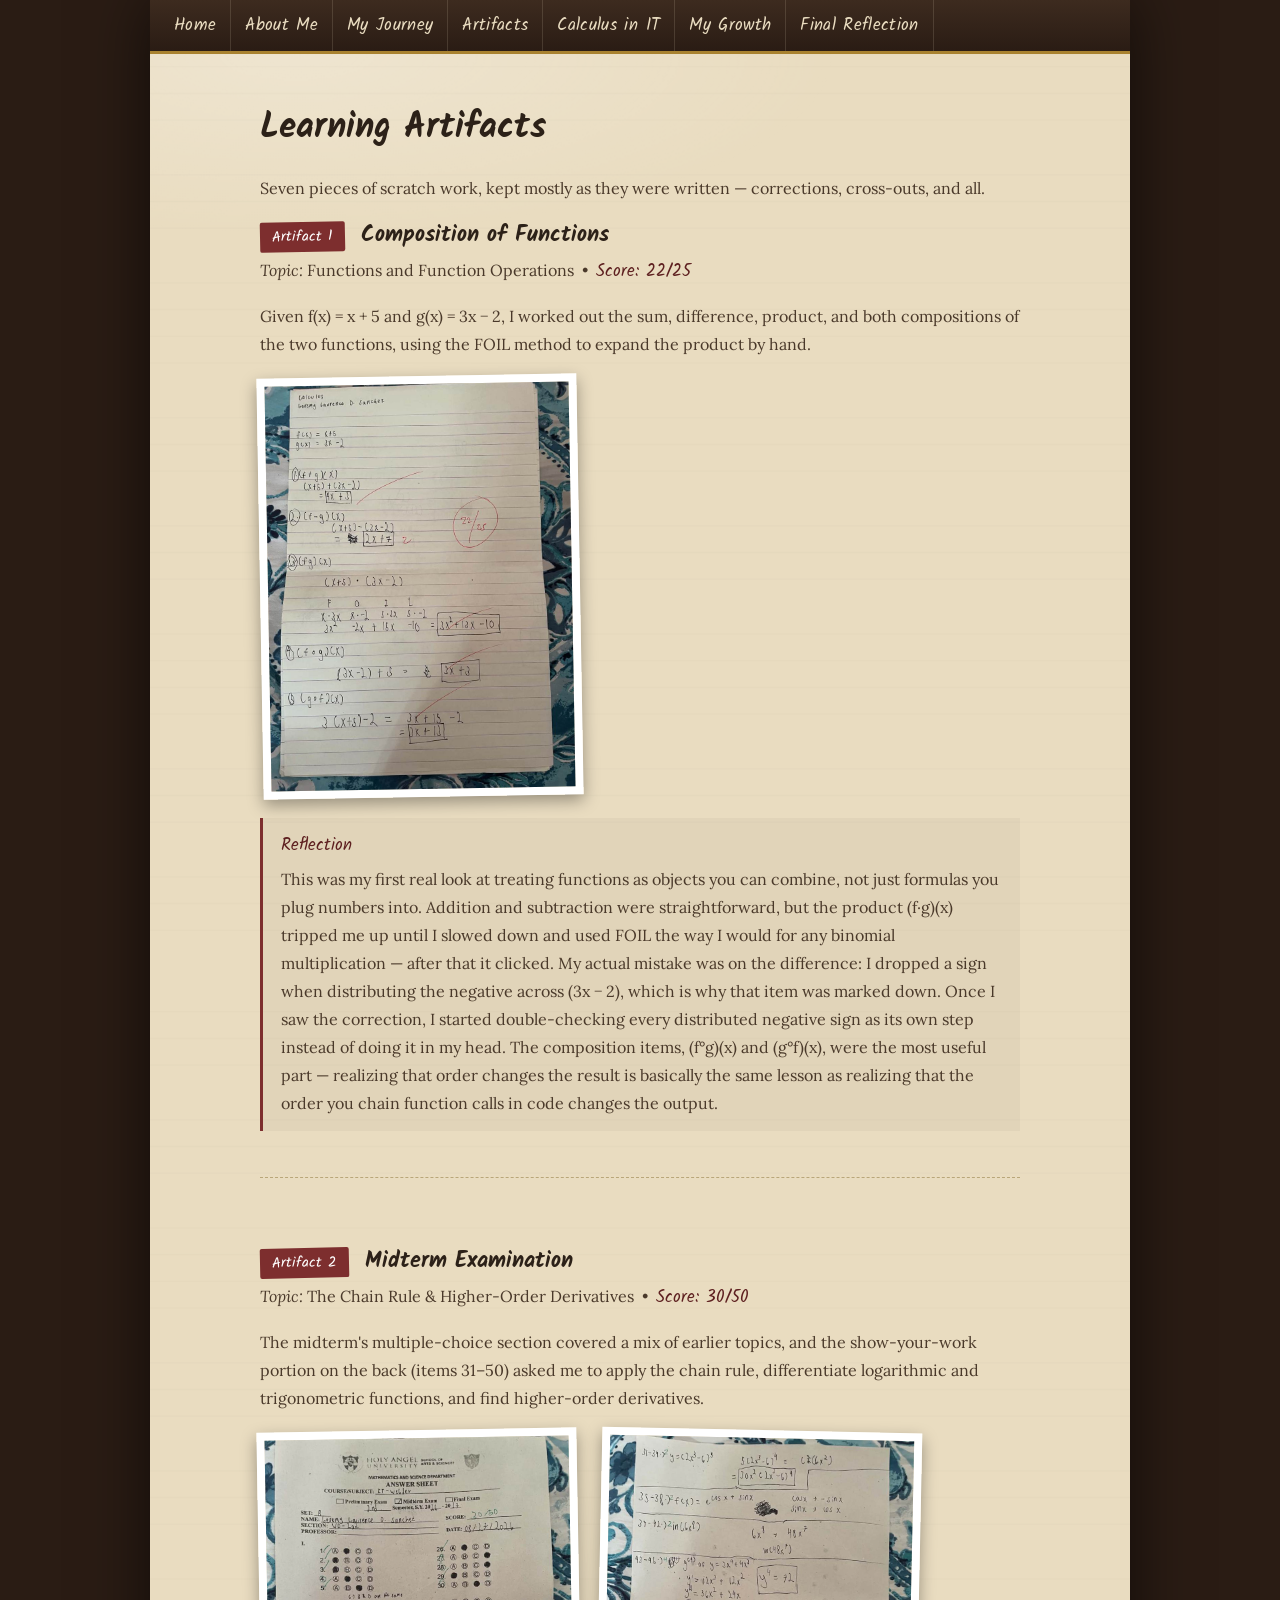
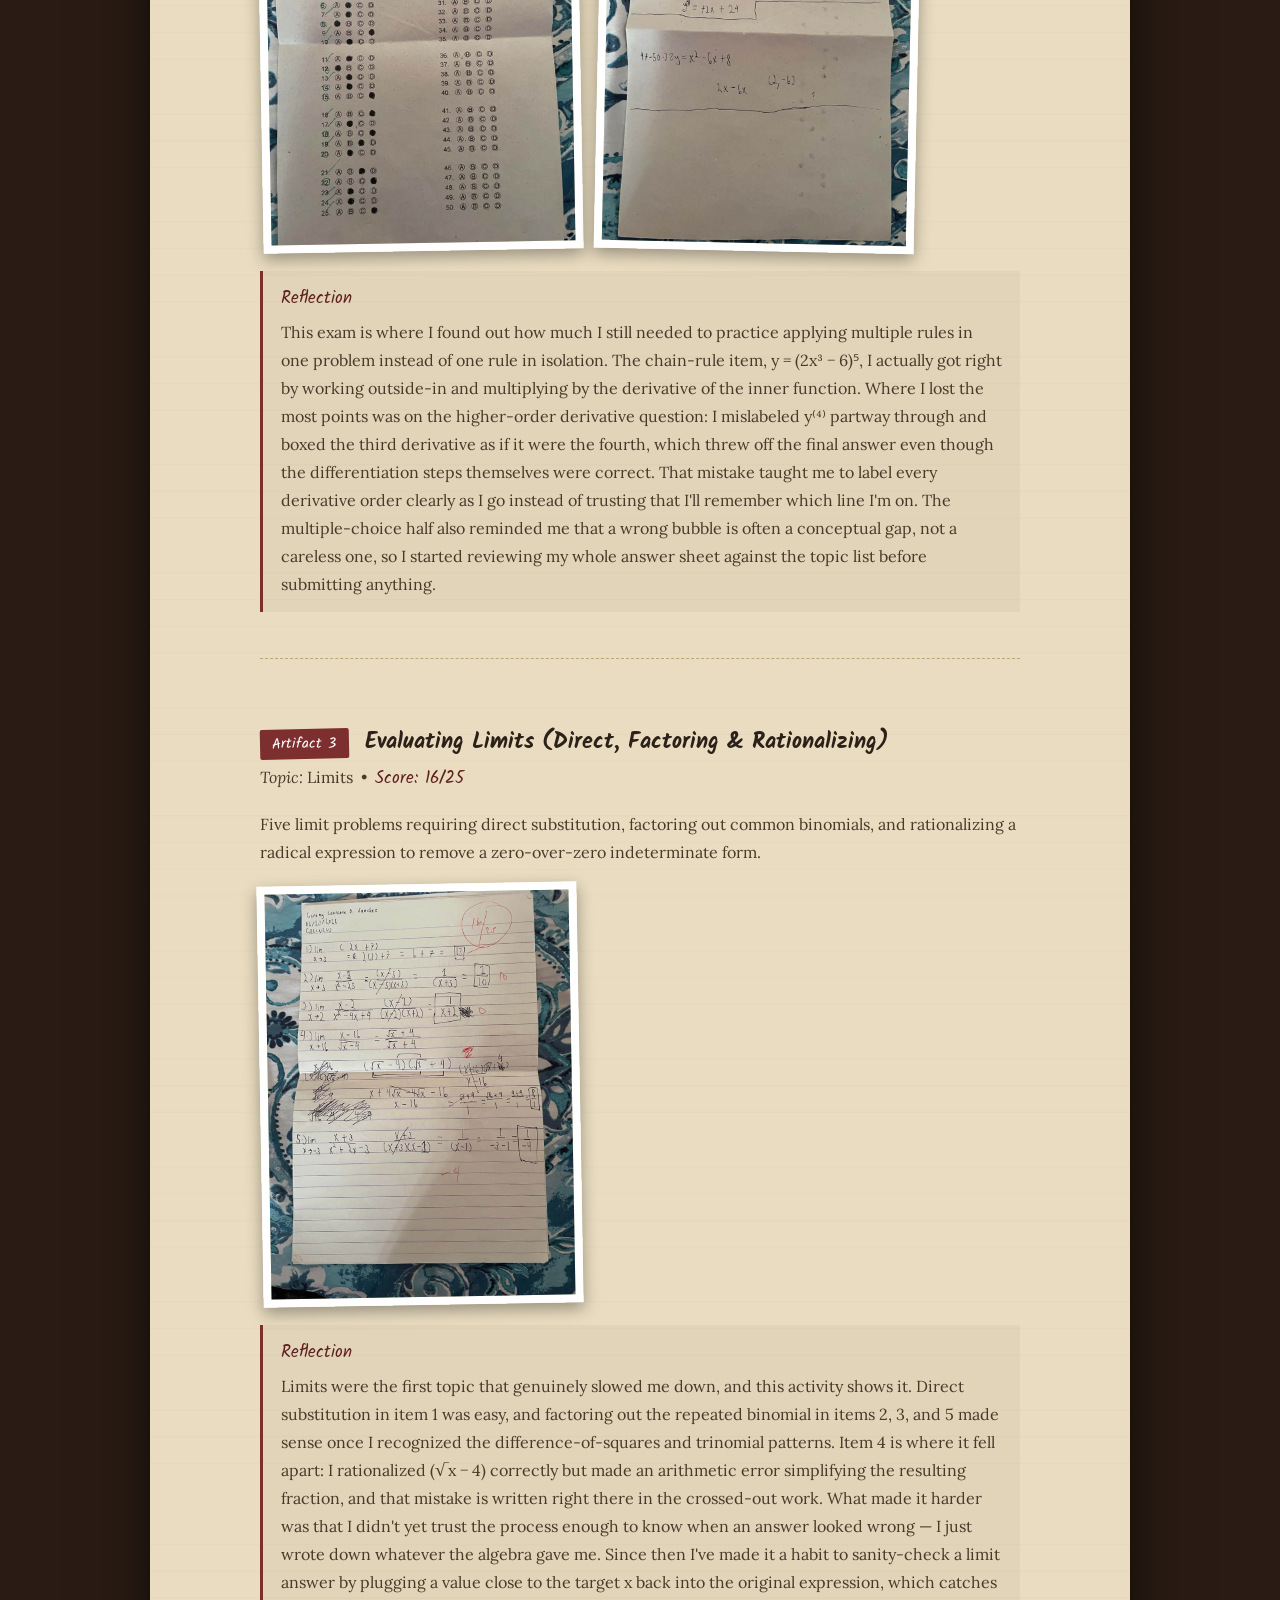
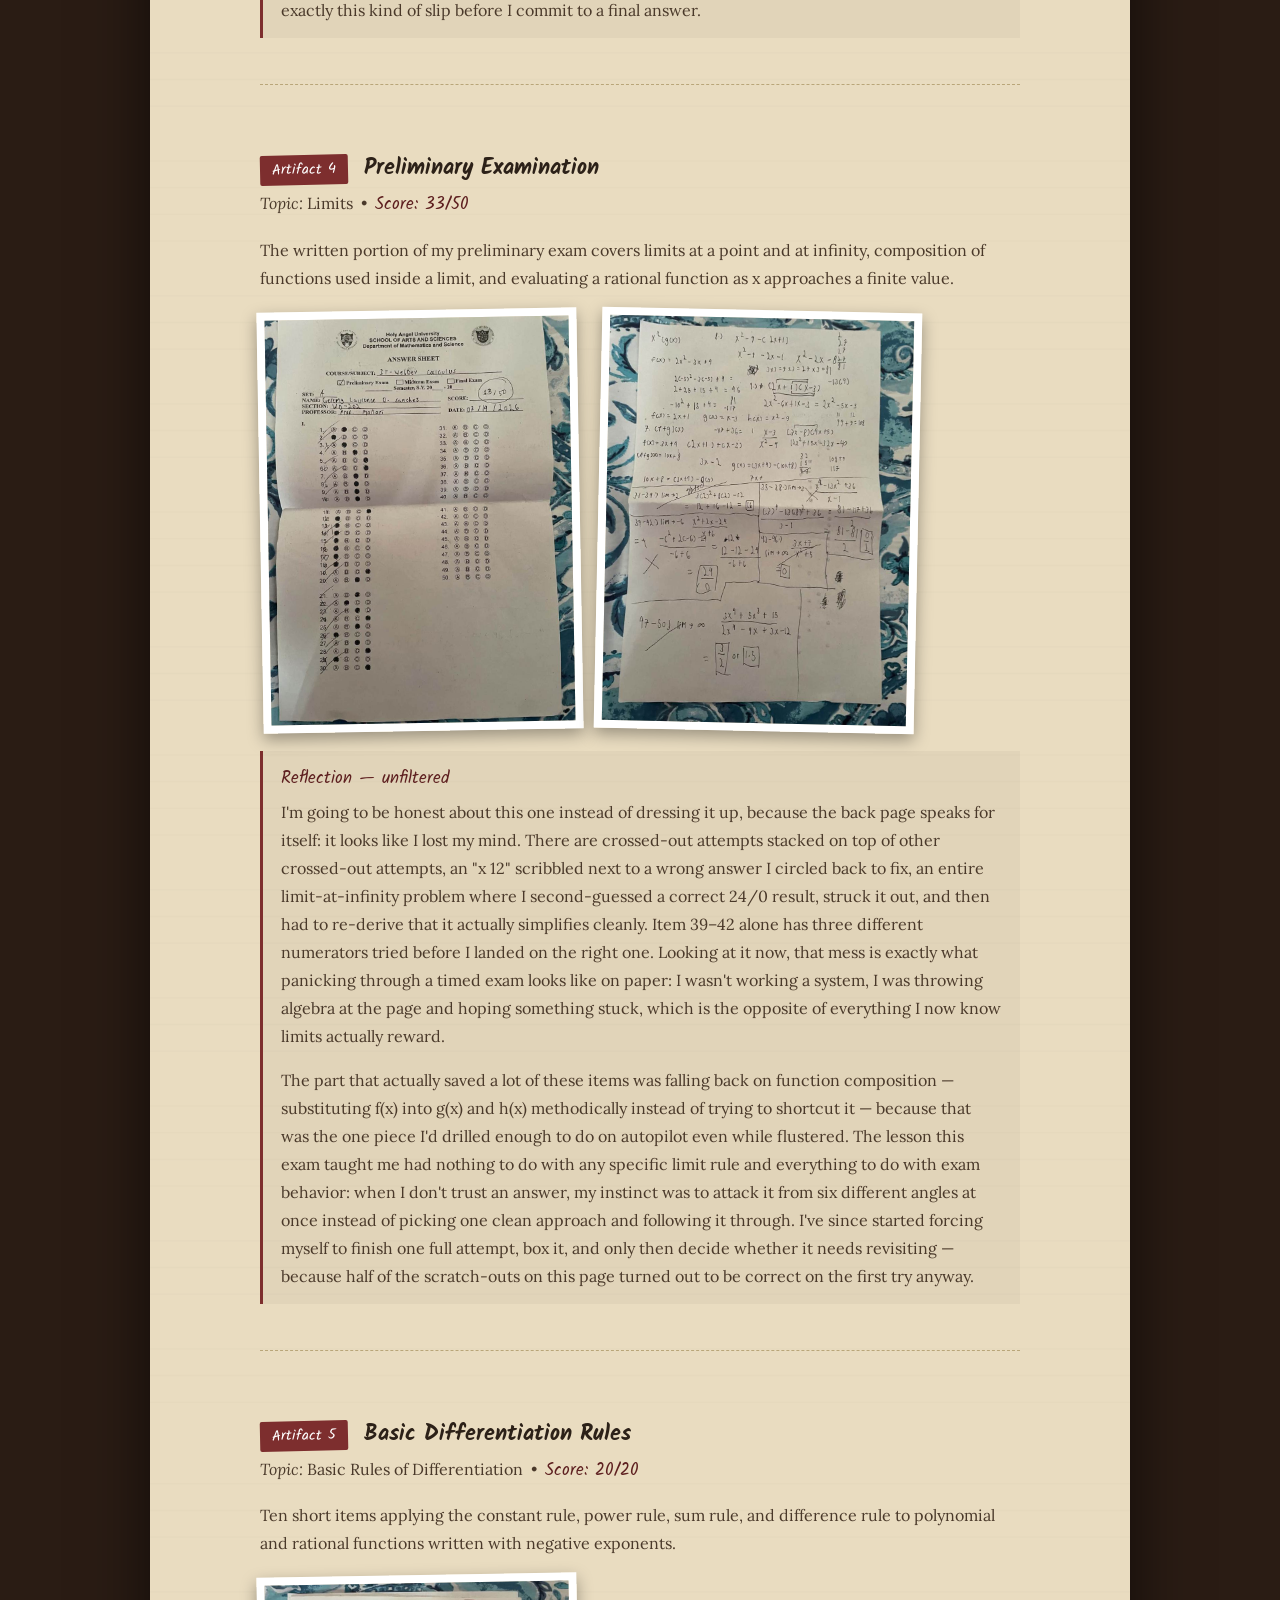
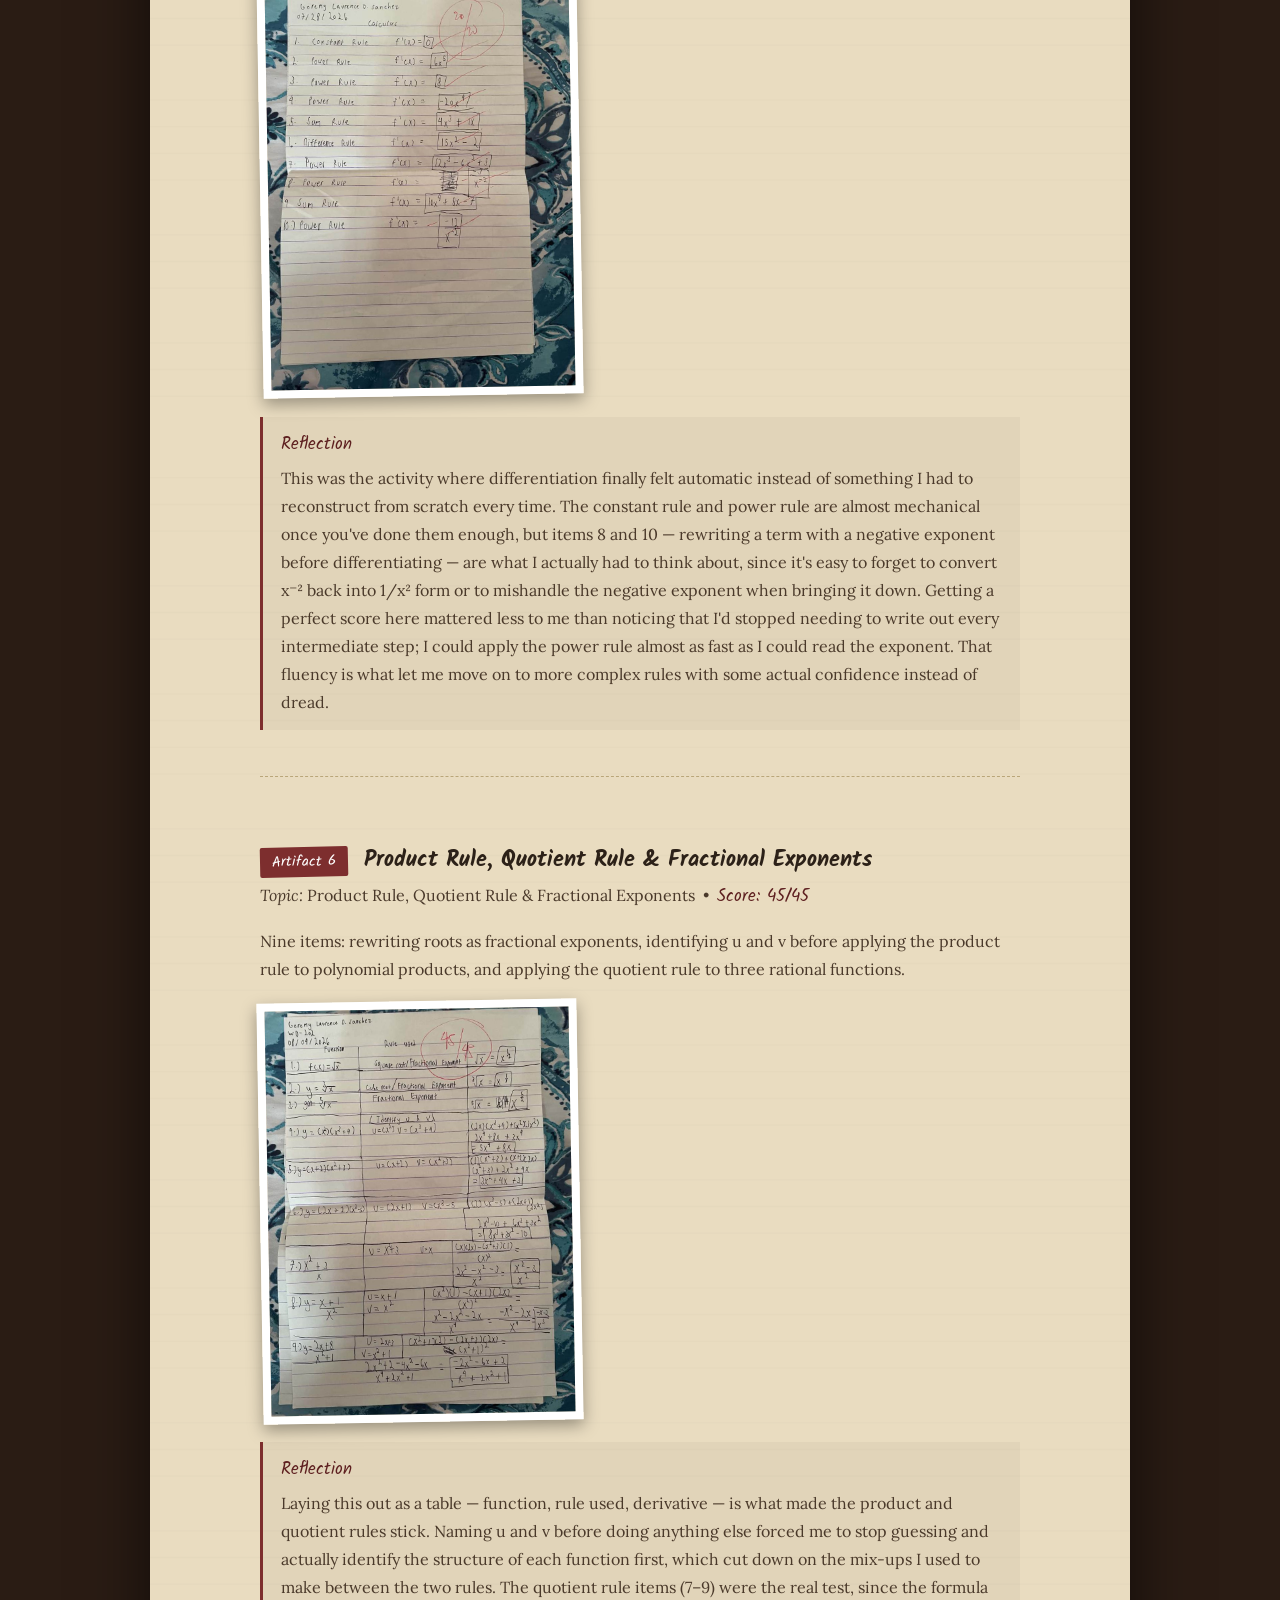
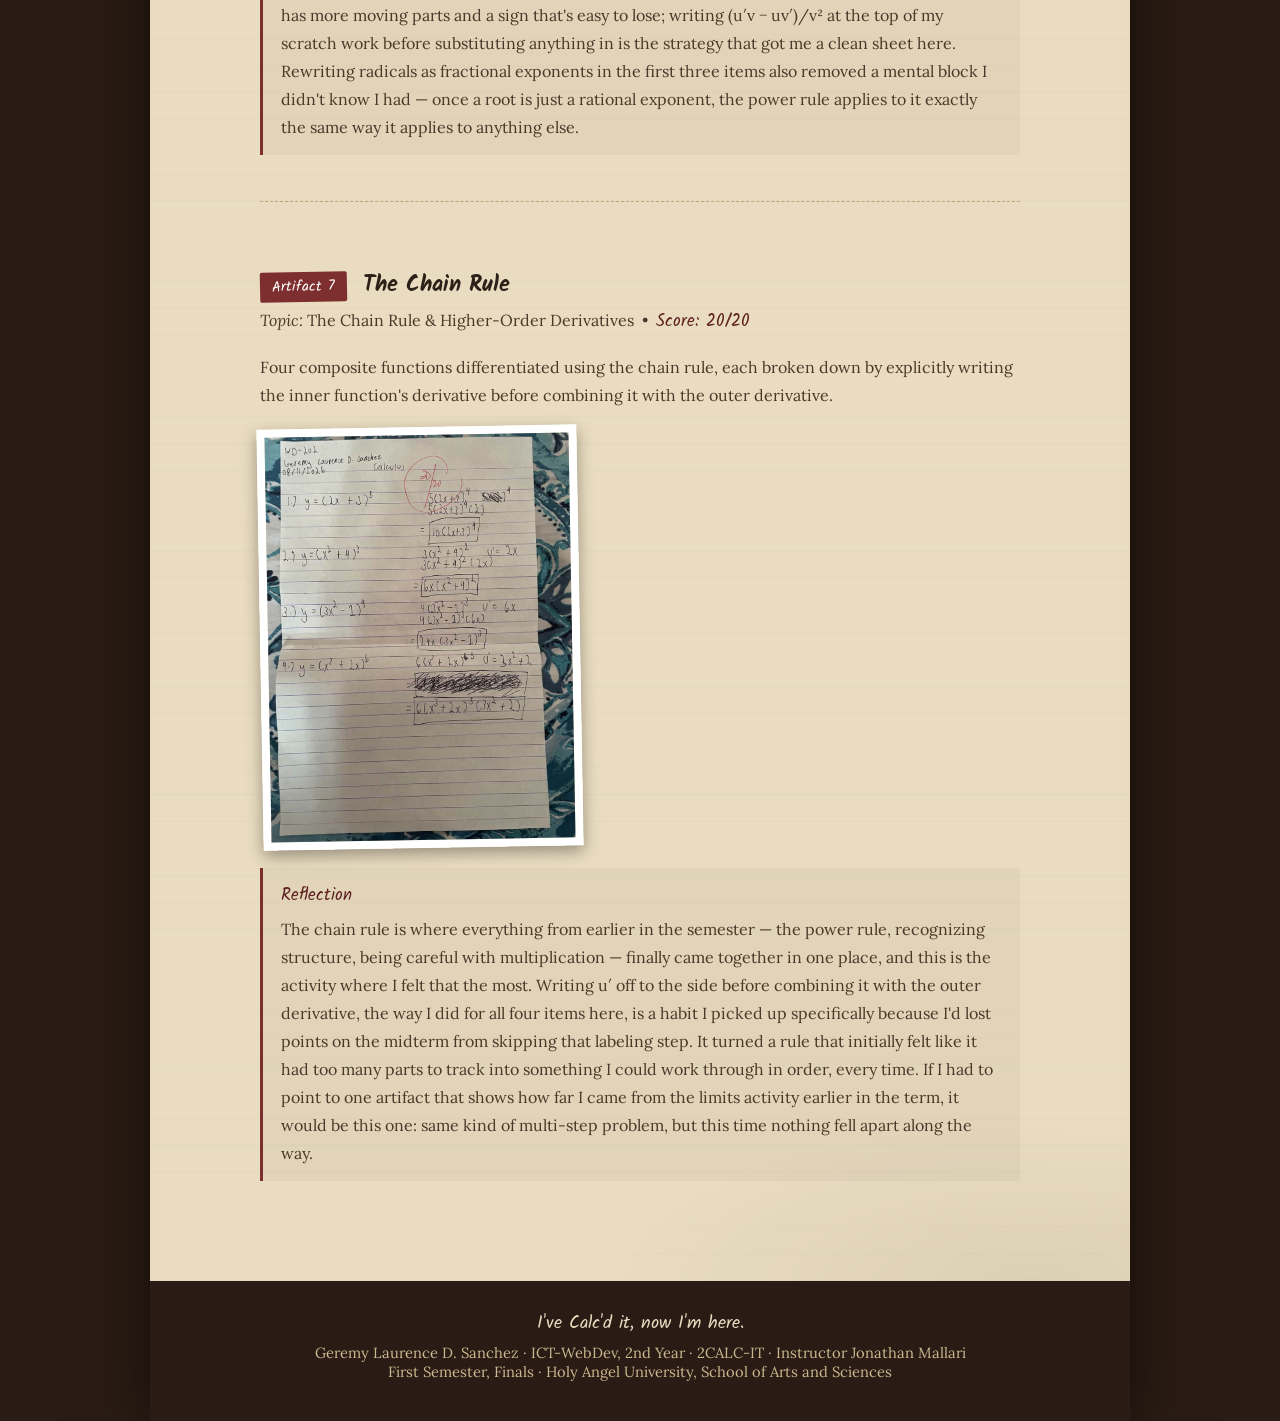
==== Artifacts.html @ 970958d0 "Add files via upload" ====
<!DOCTYPE html>
<html lang="en">
  <head>
    <meta charset="UTF-8">
    <meta name="viewport" content="width=device-width, initial-scale=1, viewport-fit=cover">
    <title>Artifacts &mdash; I've Calc'd it, now I'm here.</title>
    <link rel="icon" href="data:image/svg+xml,%3Csvg%20xmlns%3D%22http%3A//www.w3.org/2000/svg%22%20viewBox%3D%220%200%20100%20100%22%3E%3Ctext%20y%3D%22.9em%22%20font-size%3D%2290%22%3E%F0%9F%AA%B6%3C/text%3E%3C/svg%3E">
    <link rel="preconnect" href="https://fonts.googleapis.com">
    <link rel="preconnect" href="https://fonts.gstatic.com" crossorigin>
    <link href="https://fonts.googleapis.com/css2?family=Kalam:wght@400;700&family=Lora:ital,wght@0,400;0,500;0,600;1,400&display=swap" rel="stylesheet">
    <link rel="stylesheet" href="css/Styles.css">
  </head>
  <body>
    <div class="cover">
      <nav>
        <a href="index.html#home">Home</a>
        <a href="index.html#about">About Me</a>
        <a href="index.html#journey">My Journey</a>
        <a href="Artifacts.html">Artifacts</a>
        <a href="Final.html#calc-it">Calculus in IT</a>
        <a href="Final.html#growth">My Growth</a>
        <a href="Final.html#final">Final Reflection</a>
      </nav>
      <section class="leaf" id="artifacts">
        <div class="wrap">
          <h2>Learning Artifacts</h2>
          <p>Seven pieces of scratch work, kept mostly as they were written &mdash; corrections, cross-outs, and all.</p>

          <div class="artifact" id="a1">
            <div class="artifact-head">
              <span class="tag">Artifact 1</span>
              <h3 style="margin:0;">Composition of Functions</h3>
            </div>
            <p><em>Topic:</em> Functions and Function Operations &nbsp;&bull;&nbsp; <span class="score">Score: 22/25</span></p>
            <p>Given f(x) = x + 5 and g(x) = 3x &minus; 2, I worked out the sum, difference, product, and both compositions of the two functions, using the FOIL method to expand the product by hand.</p>
            <div class="gallery">
          <img class="page-photo" src="imgs/1stAct.jpg" alt="Notebook page showing composition of functions practice, scored 22 out of 25" loading="lazy">
            </div>
            <div class="reflection">
              <span class="cap">Reflection</span>
              <p>This was my first real look at treating functions as objects you can combine, not just formulas you plug numbers into. Addition and subtraction were straightforward, but the product (f&middot;g)(x) tripped me up until I slowed down and used FOIL the way I would for any binomial multiplication &mdash; after that it clicked. My actual mistake was on the difference: I dropped a sign when distributing the negative across (3x &minus; 2), which is why that item was marked down. Once I saw the correction, I started double-checking every distributed negative sign as its own step instead of doing it in my head. The composition items, (f&deg;g)(x) and (g&deg;f)(x), were the most useful part &mdash; realizing that order changes the result is basically the same lesson as realizing that the order you chain function calls in code changes the output.</p>
            </div>
          </div>

          <div class="artifact" id="a2">
            <div class="artifact-head">
              <span class="tag">Artifact 2</span>
              <h3 style="margin:0;">Midterm Examination</h3>
            </div>
            <p><em>Topic:</em> The Chain Rule &amp; Higher-Order Derivatives &nbsp;&bull;&nbsp; <span class="score">Score: 30/50</span></p>
            <p>The midterm's multiple-choice section covered a mix of earlier topics, and the show-your-work portion on the back (items 31&ndash;50) asked me to apply the chain rule, differentiate logarithmic and trigonometric functions, and find higher-order derivatives.</p>
            <div class="gallery">
          <img class="page-photo" src="imgs/1stExam.jpg" alt="Midterm exam answer sheet, scored 30 out of 50" loading="lazy">
          <img class="page-photo" src="imgs/1stExamBack.jpg" alt="Back page showing worked solutions for chain rule and higher-order derivative problems" loading="lazy">
            </div>
            <div class="reflection">
              <span class="cap">Reflection</span>
              <p>This exam is where I found out how much I still needed to practice applying multiple rules in one problem instead of one rule in isolation. The chain-rule item, y = (2x&sup3; &minus; 6)&#8309;, I actually got right by working outside-in and multiplying by the derivative of the inner function. Where I lost the most points was on the higher-order derivative question: I mislabeled y&#8317;&#8308;&#8318; partway through and boxed the third derivative as if it were the fourth, which threw off the final answer even though the differentiation steps themselves were correct. That mistake taught me to label every derivative order clearly as I go instead of trusting that I'll remember which line I'm on. The multiple-choice half also reminded me that a wrong bubble is often a conceptual gap, not a careless one, so I started reviewing my whole answer sheet against the topic list before submitting anything.</p>
            </div>
          </div>

          <div class="artifact" id="a3">
            <div class="artifact-head">
              <span class="tag">Artifact 3</span>
              <h3 style="margin:0;">Evaluating Limits (Direct, Factoring &amp; Rationalizing)</h3>
            </div>
            <p><em>Topic:</em> Limits &nbsp;&bull;&nbsp; <span class="score">Score: 16/25</span></p>
            <p>Five limit problems requiring direct substitution, factoring out common binomials, and rationalizing a radical expression to remove a zero-over-zero indeterminate form.</p>
            <div class="gallery">
          <img class="page-photo" src="imgs/2ndAct.jpg" alt="Notebook page working through five limit problems, scored 16 out of 25" loading="lazy">
            </div>
            <div class="reflection">
              <span class="cap">Reflection</span>
              <p>Limits were the first topic that genuinely slowed me down, and this activity shows it. Direct substitution in item 1 was easy, and factoring out the repeated binomial in items 2, 3, and 5 made sense once I recognized the difference-of-squares and trinomial patterns. Item 4 is where it fell apart: I rationalized (&radic;x &minus; 4) correctly but made an arithmetic error simplifying the resulting fraction, and that mistake is written right there in the crossed-out work. What made it harder was that I didn't yet trust the process enough to know when an answer looked wrong &mdash; I just wrote down whatever the algebra gave me. Since then I've made it a habit to sanity-check a limit answer by plugging a value close to the target x back into the original expression, which catches exactly this kind of slip before I commit to a final answer.</p>
            </div>
          </div>

          <div class="artifact" id="a4">
            <div class="artifact-head">
              <span class="tag">Artifact 4</span>
              <h3 style="margin:0;">Preliminary Examination</h3>
            </div>
            <p><em>Topic:</em> Limits &nbsp;&bull;&nbsp; <span class="score">Score: 33/50</span></p>
            <p>The written portion of my preliminary exam covers limits at a point and at infinity, composition of functions used inside a limit, and evaluating a rational function as x approaches a finite value.</p>
            <div class="gallery">
          <img class="page-photo" src="imgs/2ndExam.jpg" alt="Preliminary exam answer sheet, scored 33 out of 50" loading="lazy">
          <img class="page-photo" src="imgs/2ndExamBack.jpg" alt="Back page showing worked solutions for limit and composite-function problems, with several crossed-out and restarted attempts" loading="lazy">
            </div>
            <div class="reflection">
              <span class="cap">Reflection &mdash; unfiltered</span>
              <p>I'm going to be honest about this one instead of dressing it up, because the back page speaks for itself: it looks like I lost my mind. There are crossed-out attempts stacked on top of other crossed-out attempts, an "x 12" scribbled next to a wrong answer I circled back to fix, an entire limit-at-infinity problem where I second-guessed a correct 24/0 result, struck it out, and then had to re-derive that it actually simplifies cleanly. Item 39&ndash;42 alone has three different numerators tried before I landed on the right one. Looking at it now, that mess is exactly what panicking through a timed exam looks like on paper: I wasn't working a system, I was throwing algebra at the page and hoping something stuck, which is the opposite of everything I now know limits actually reward.</p>
              <p>The part that actually saved a lot of these items was falling back on function composition &mdash; substituting f(x) into g(x) and h(x) methodically instead of trying to shortcut it &mdash; because that was the one piece I'd drilled enough to do on autopilot even while flustered. The lesson this exam taught me had nothing to do with any specific limit rule and everything to do with exam behavior: when I don't trust an answer, my instinct was to attack it from six different angles at once instead of picking one clean approach and following it through. I've since started forcing myself to finish one full attempt, box it, and only then decide whether it needs revisiting &mdash; because half of the scratch-outs on this page turned out to be correct on the first try anyway.</p>
            </div>
          </div>

          <div class="artifact" id="a5">
            <div class="artifact-head">
              <span class="tag">Artifact 5</span>
              <h3 style="margin:0;">Basic Differentiation Rules</h3>
            </div>
            <p><em>Topic:</em> Basic Rules of Differentiation &nbsp;&bull;&nbsp; <span class="score">Score: 20/20</span></p>
            <p>Ten short items applying the constant rule, power rule, sum rule, and difference rule to polynomial and rational functions written with negative exponents.</p>
            <div class="gallery">
          <img class="page-photo" src="imgs/3rdAct.jpg" alt="Notebook page practicing constant, power, sum, and difference rules, scored 20 out of 20" loading="lazy">
            </div>
            <div class="reflection">
              <span class="cap">Reflection</span>
              <p>This was the activity where differentiation finally felt automatic instead of something I had to reconstruct from scratch every time. The constant rule and power rule are almost mechanical once you've done them enough, but items 8 and 10 &mdash; rewriting a term with a negative exponent before differentiating &mdash; are what I actually had to think about, since it's easy to forget to convert x&#8315;&sup2; back into 1/x&sup2; form or to mishandle the negative exponent when bringing it down. Getting a perfect score here mattered less to me than noticing that I'd stopped needing to write out every intermediate step; I could apply the power rule almost as fast as I could read the exponent. That fluency is what let me move on to more complex rules with some actual confidence instead of dread.</p>
            </div>
          </div>

          <div class="artifact" id="a6">
            <div class="artifact-head">
              <span class="tag">Artifact 6</span>
              <h3 style="margin:0;">Product Rule, Quotient Rule &amp; Fractional Exponents</h3>
            </div>
            <p><em>Topic:</em> Product Rule, Quotient Rule &amp; Fractional Exponents &nbsp;&bull;&nbsp; <span class="score">Score: 45/45</span></p>
            <p>Nine items: rewriting roots as fractional exponents, identifying u and v before applying the product rule to polynomial products, and applying the quotient rule to three rational functions.</p>
            <div class="gallery">
          <img class="page-photo" src="imgs/4thAct.jpg" alt="Notebook table of functions, rules used, and derivatives, scored 45 out of 45" loading="lazy">
            </div>
            <div class="reflection">
              <span class="cap">Reflection</span>
              <p>Laying this out as a table &mdash; function, rule used, derivative &mdash; is what made the product and quotient rules stick. Naming u and v before doing anything else forced me to stop guessing and actually identify the structure of each function first, which cut down on the mix-ups I used to make between the two rules. The quotient rule items (7&ndash;9) were the real test, since the formula has more moving parts and a sign that's easy to lose; writing (u&prime;v &minus; uv&prime;)/v&sup2; at the top of my scratch work before substituting anything in is the strategy that got me a clean sheet here. Rewriting radicals as fractional exponents in the first three items also removed a mental block I didn't know I had &mdash; once a root is just a rational exponent, the power rule applies to it exactly the same way it applies to anything else.</p>
            </div>
          </div>

          <div class="artifact" id="a7">
            <div class="artifact-head">
              <span class="tag">Artifact 7</span>
              <h3 style="margin:0;">The Chain Rule</h3>
            </div>
            <p><em>Topic:</em> The Chain Rule &amp; Higher-Order Derivatives &nbsp;&bull;&nbsp; <span class="score">Score: 20/20</span></p>
            <p>Four composite functions differentiated using the chain rule, each broken down by explicitly writing the inner function's derivative before combining it with the outer derivative.</p>
            <div class="gallery">
          <img class="page-photo" src="imgs/5thAct.jpg" alt="Notebook page applying the chain rule to four composite functions, scored 20 out of 20" loading="lazy">
            </div>
            <div class="reflection">
              <span class="cap">Reflection</span>
              <p>The chain rule is where everything from earlier in the semester &mdash; the power rule, recognizing structure, being careful with multiplication &mdash; finally came together in one place, and this is the activity where I felt that the most. Writing u&prime; off to the side before combining it with the outer derivative, the way I did for all four items here, is a habit I picked up specifically because I'd lost points on the midterm from skipping that labeling step. It turned a rule that initially felt like it had too many parts to track into something I could work through in order, every time. If I had to point to one artifact that shows how far I came from the limits activity earlier in the term, it would be this one: same kind of multi-step problem, but this time nothing fell apart along the way.</p>
            </div>
          </div>

        </div>
      </section>

      <footer>
        <div class="credits">I've Calc'd it, now I'm here.</div>
        Geremy Laurence D. Sanchez &middot; ICT-WebDev, 2nd Year &middot; 2CALC-IT &middot; Instructor Jonathan Mallari<br>
        First Semester, Finals &middot; Holy Angel University, School of Arts and Sciences
      </footer>
    </div>
  </body>
</html>
---- css/Styles.css ----
:root {
        --paper: #e9dcc0;
        --paper-dark: #ddcda6;
        --leather: #3d2b1f;
        --leather-dark: #2a1c14;
        --ink: #2c2118;
        --ink-soft: #4a392a;
        --wax: #7d2e2e;
        --wax-dark: #5e2020;
        --gold: #a9822f;
        --rule: #b9a679;
      }

      @media (prefers-color-scheme: dark) {
        :root:not([data-theme="light"]) {
          --paper: #e9dcc0;
          --paper-dark: #ddcda6;
          --leather: #3d2b1f;
          --leather-dark: #2a1c14;
          --ink: #2c2118;
          --ink-soft: #4a392a;
          --wax: #7d2e2e;
          --wax-dark: #5e2020;
          --gold: #a9822f;
          --rule: #b9a679;
        }
      }

      * { box-sizing: border-box; }

      html {
        scroll-behavior: smooth;
        scroll-padding-top: calc(64px + env(safe-area-inset-top, 0px));
      }

      html, body { height: auto; margin: 0; }

      body {
        background: var(--leather-dark);
        color: var(--ink);
        font-family: 'Lora', Georgia, 'Times New Roman', serif;
        padding-top: env(safe-area-inset-top, 0px);
        padding-bottom: env(safe-area-inset-bottom, 0px);
        -webkit-font-smoothing: antialiased;
      }

      h1, h2, h3, .hand, nav a, .tag, .credits, .cap {
        font-family: 'Kalam', 'Segoe Print', cursive;
      }

      a { color: var(--wax); }

      /* ---------- Cover / leather wrapper ---------- */
      .cover {
        max-width: 980px;
        margin: 0 auto;
        background:
          radial-gradient(1200px 500px at 10% -10%, rgba(255, 255, 255, 0.03), transparent 60%),
          linear-gradient(var(--leather), var(--leather));
        box-shadow: 0 0 60px rgba(0, 0, 0, 0.6);
      }

      /* ---------- Nav (bookmark ribbon) ---------- */
      nav {
        position: sticky;
        top: env(safe-area-inset-top, 0px);
        z-index: 50;
        background: linear-gradient(180deg, var(--leather), var(--leather-dark));
        border-bottom: 3px solid var(--gold);
        display: flex;
        overflow-x: auto;
        white-space: nowrap;
        padding: 0 10px;
        scrollbar-width: none;
      }

      nav::-webkit-scrollbar { display: none; }

      nav a {
        color: #e9dcc0;
        text-decoration: none;
        font-size: 1.05rem;
        padding: 12px 14px;
        letter-spacing: .02em;
        border-right: 1px solid rgba(233, 220, 192, 0.15);
        flex: 0 0 auto;
      }

      nav a:hover { color: #f2c879; }

      /* ---------- Page (parchment) ---------- */
      .leaf {
        position: relative;
        background:
          repeating-linear-gradient(0deg, rgba(0, 0, 0, 0.015) 0px, rgba(0, 0, 0, 0.015) 1px, transparent 1px, transparent 27px),
          radial-gradient(900px 300px at 15% 0%, rgba(255, 255, 255, 0.25), transparent 60%),
          radial-gradient(700px 260px at 90% 100%, rgba(0, 0, 0, 0.06), transparent 60%),
          var(--paper);
        padding: 46px 8vw 54px;
        border-bottom: 1px dashed var(--rule);
      }

      .leaf:last-of-type { border-bottom: none; }

      .leaf:not(:first-of-type)::before {
        /* stitched seam between pages */
        content: "";
        display: block;
        position: absolute;
        top: 0;
        left: 8vw;
        right: 8vw;
        border-top: 2px dotted var(--gold);
        opacity: .55;
      }

      .wrap { max-width: 760px; margin: 0 auto; }

      /* ---------- Headings ---------- */
      h1 {
        font-size: clamp(2.3rem, 6vw, 3.6rem);
        margin: 0 0 6px;
        color: var(--ink);
        line-height: 1.05;
      }

      h2 {
        font-size: clamp(1.7rem, 4vw, 2.2rem);
        margin: 0 0 18px;
        color: var(--ink);
      }

      h3 {
        font-size: 1.35rem;
        margin: 0 0 4px;
        color: var(--ink);
      }

      p {
        line-height: 1.75;
        margin: 0 0 16px;
        color: var(--ink-soft);
      }

      .lead { font-size: 1.15rem; }

      /* ---------- Hero ---------- */
      .hero { text-align: left; padding-top: 60px; }

      .pen-emoji {
        font-size: 3rem;
        display: block;
        margin-bottom: 14px;
        line-height: 1;
      }

      .subtitle {
        font-family: 'Kalam', cursive;
        font-size: 1.35rem;
        color: var(--wax-dark);
        margin: 4px 0 26px;
      }

      .facts {
        list-style: none;
        padding: 0;
        margin: 22px 0 0;
        border-top: 1px solid var(--rule);
      }

      .facts li {
        display: flex;
        gap: 14px;
        padding: 10px 0;
        border-bottom: 1px solid var(--rule);
        font-size: 0.98rem;
      }

      .facts b {
        min-width: 190px;
        color: var(--wax-dark);
        font-weight: 600;
      }

      /* ---------- Journey topics ---------- */
      .topic {
        border-left: 3px solid var(--gold);
        padding: 4px 0 4px 18px;
        margin: 0 0 26px;
      }

      .topic h3 { margin-bottom: 6px; }

      .topic .links { font-size: .95rem; }

      .topic .links a { margin-right: 14px; }

      /* ---------- Artifacts ---------- */
      .artifact {
        margin: 0 0 66px;
        padding-bottom: 46px;
        border-bottom: 1px dashed var(--rule);
      }

      .artifact:last-child {
        border-bottom: none;
        margin-bottom: 0;
      }

      .artifact-head {
        display: flex;
        flex-wrap: wrap;
        align-items: baseline;
        gap: 10px 16px;
        margin-bottom: 4px;
      }

      .tag {
        display: inline-block;
        font-size: .92rem;
        color: #fff;
        background: var(--wax);
        padding: 3px 12px;
        border-radius: 2px;
        transform: rotate(-1.2deg);
      }

      .score {
        font-family: 'Kalam', cursive;
        color: var(--wax-dark);
        font-size: 1.05rem;
      }

      .gallery {
        display: flex;
        gap: 18px;
        flex-wrap: wrap;
        margin: 18px 0 20px;
      }

      .page-photo {
        max-width: 100%;
        width: 320px;
        border: 8px solid #fff;
        box-shadow: 0 6px 16px rgba(0, 0, 0, 0.35);
        transform: rotate(-1deg);
      }

      .gallery .page-photo:nth-child(2) { transform: rotate(1.2deg); }

      .gallery .page-photo:nth-child(3) { transform: rotate(-0.6deg); }

      .reflection {
        background: rgba(0, 0, 0, 0.035);
        border-left: 3px solid var(--wax);
        padding: 14px 18px;
        margin-top: 10px;
      }

      .reflection p:last-child { margin-bottom: 0; }

      .reflection .cap {
        display: block;
        color: var(--wax-dark);
        font-size: 1.05rem;
        margin-bottom: 6px;
      }

      .reflection.frazzled {
        border-left-color: var(--gold);
        background: repeating-linear-gradient(
          -6deg,
          rgba(125, 46, 46, 0.05),
          rgba(125, 46, 46, 0.05) 10px,
          rgba(0, 0, 0, 0.02) 10px,
          rgba(0, 0, 0, 0.02) 20px
        );
      }

      /* ---------- IT connections ---------- */
      .connection { margin-bottom: 26px; }

      .connection h3 { color: var(--wax-dark); }

      /* ---------- Footer ---------- */
      footer {
        background: var(--leather-dark);
        color: #cbb890;
        text-align: center;
        padding: 28px 18px 40px;
        font-size: .92rem;
      }

      footer .credits {
        font-size: 1.1rem;
        color: #e9dcc0;
        margin-bottom: 6px;
      }

      @media (max-width: 640px) {
        .facts li { flex-direction: column; gap: 2px; }
        .facts b { min-width: auto; }
        .page-photo { width: 100%; }
      }
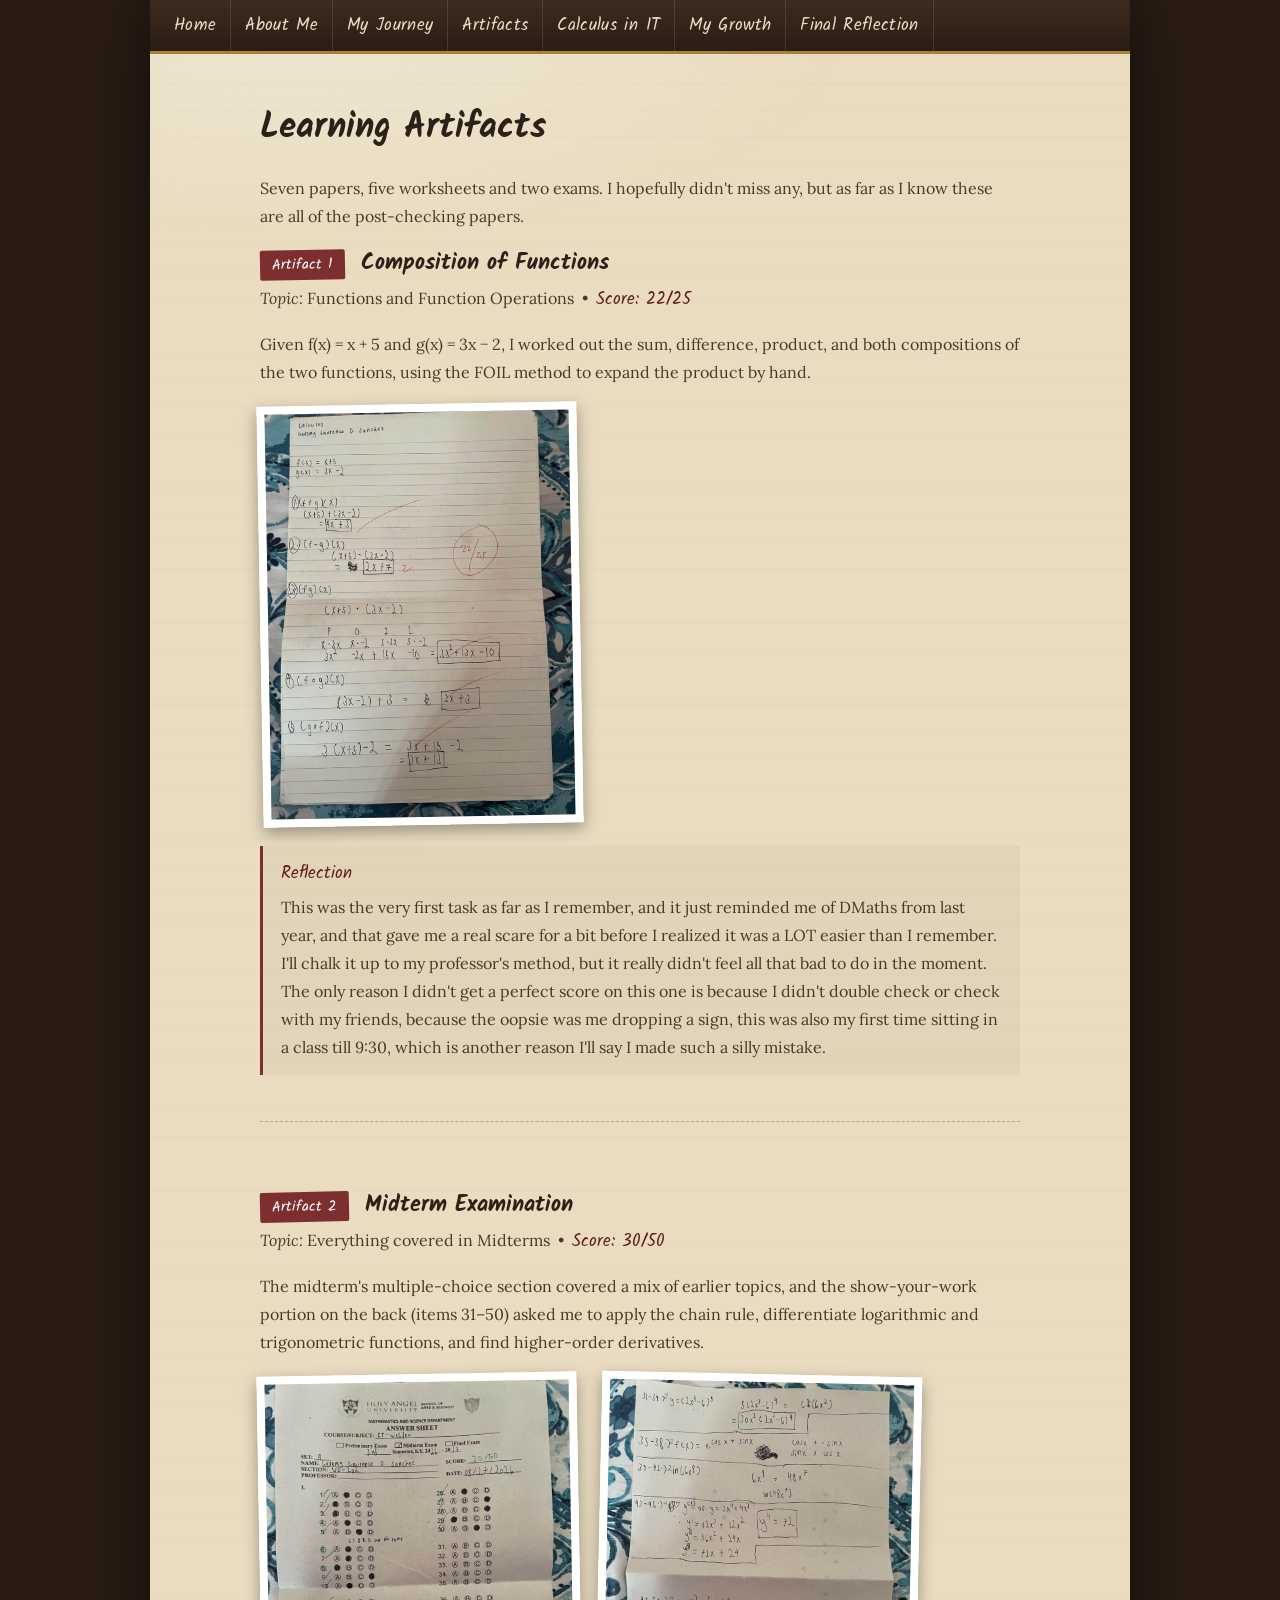
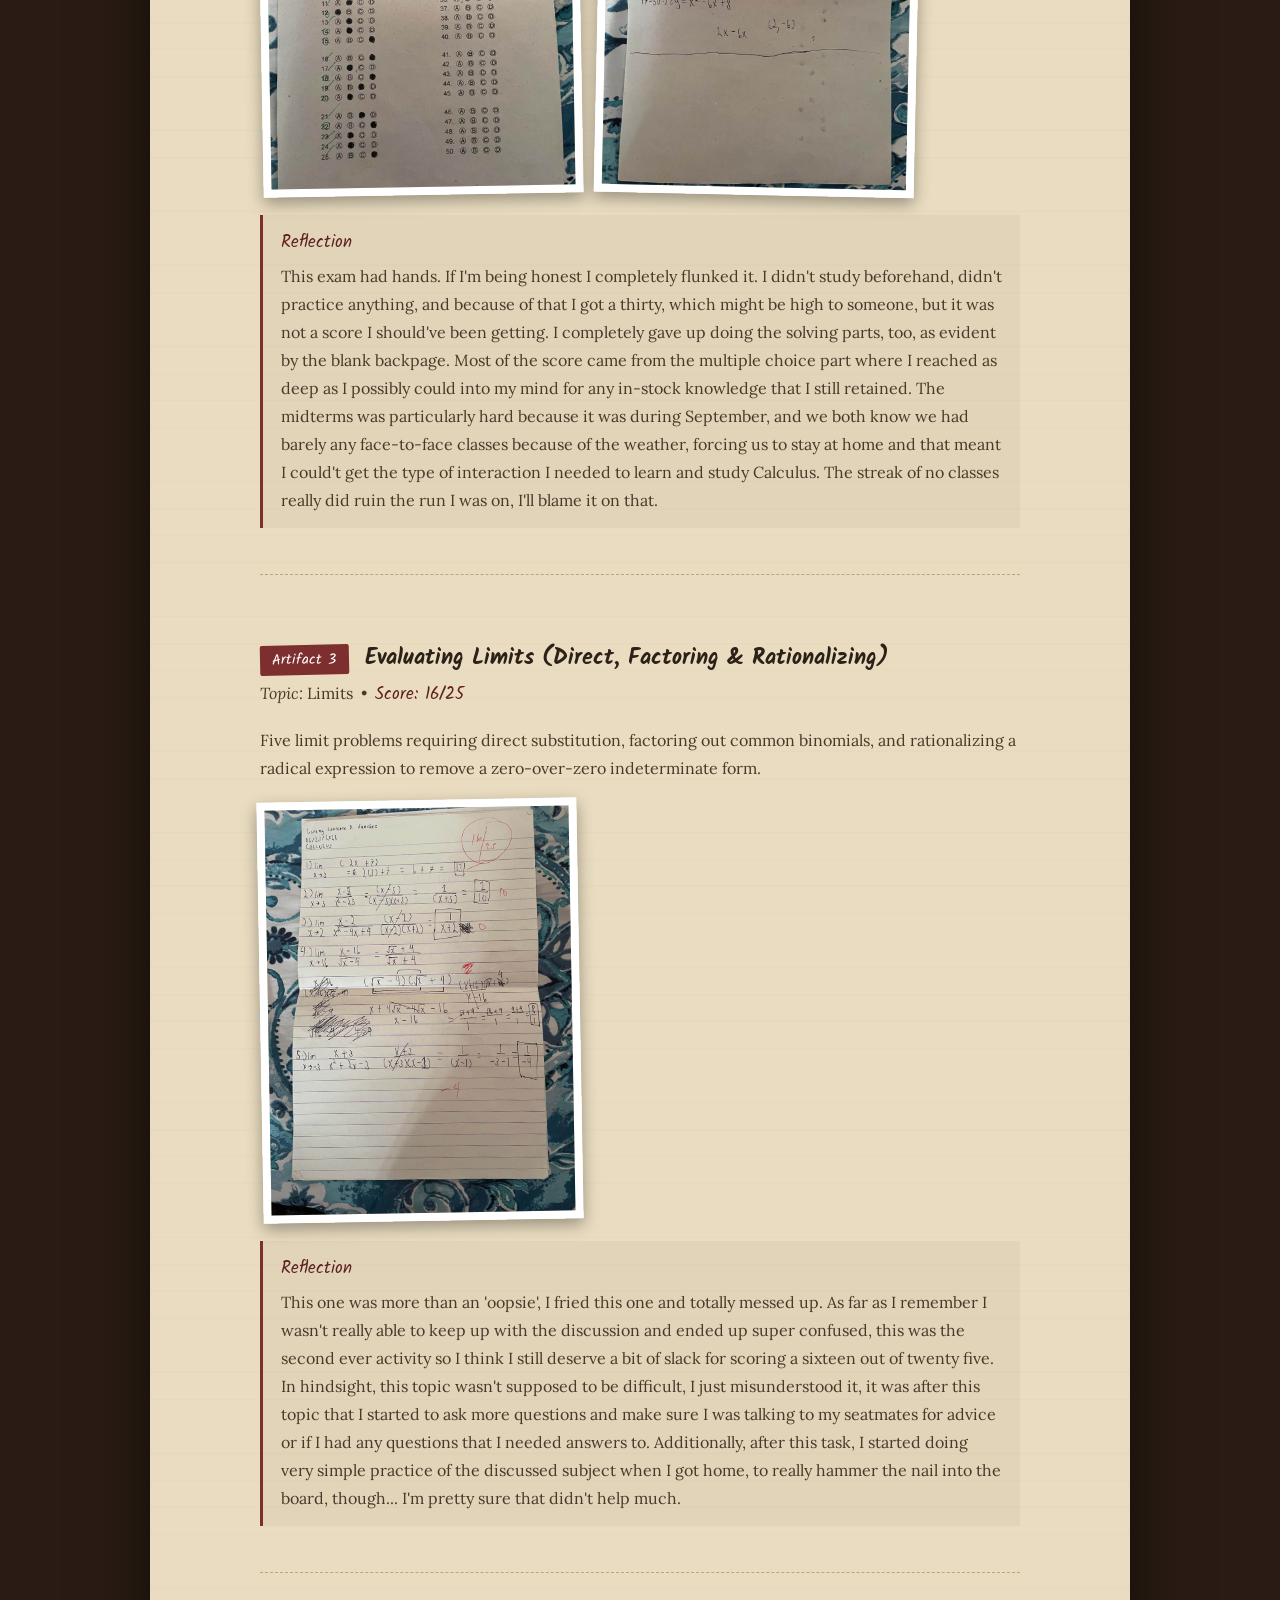
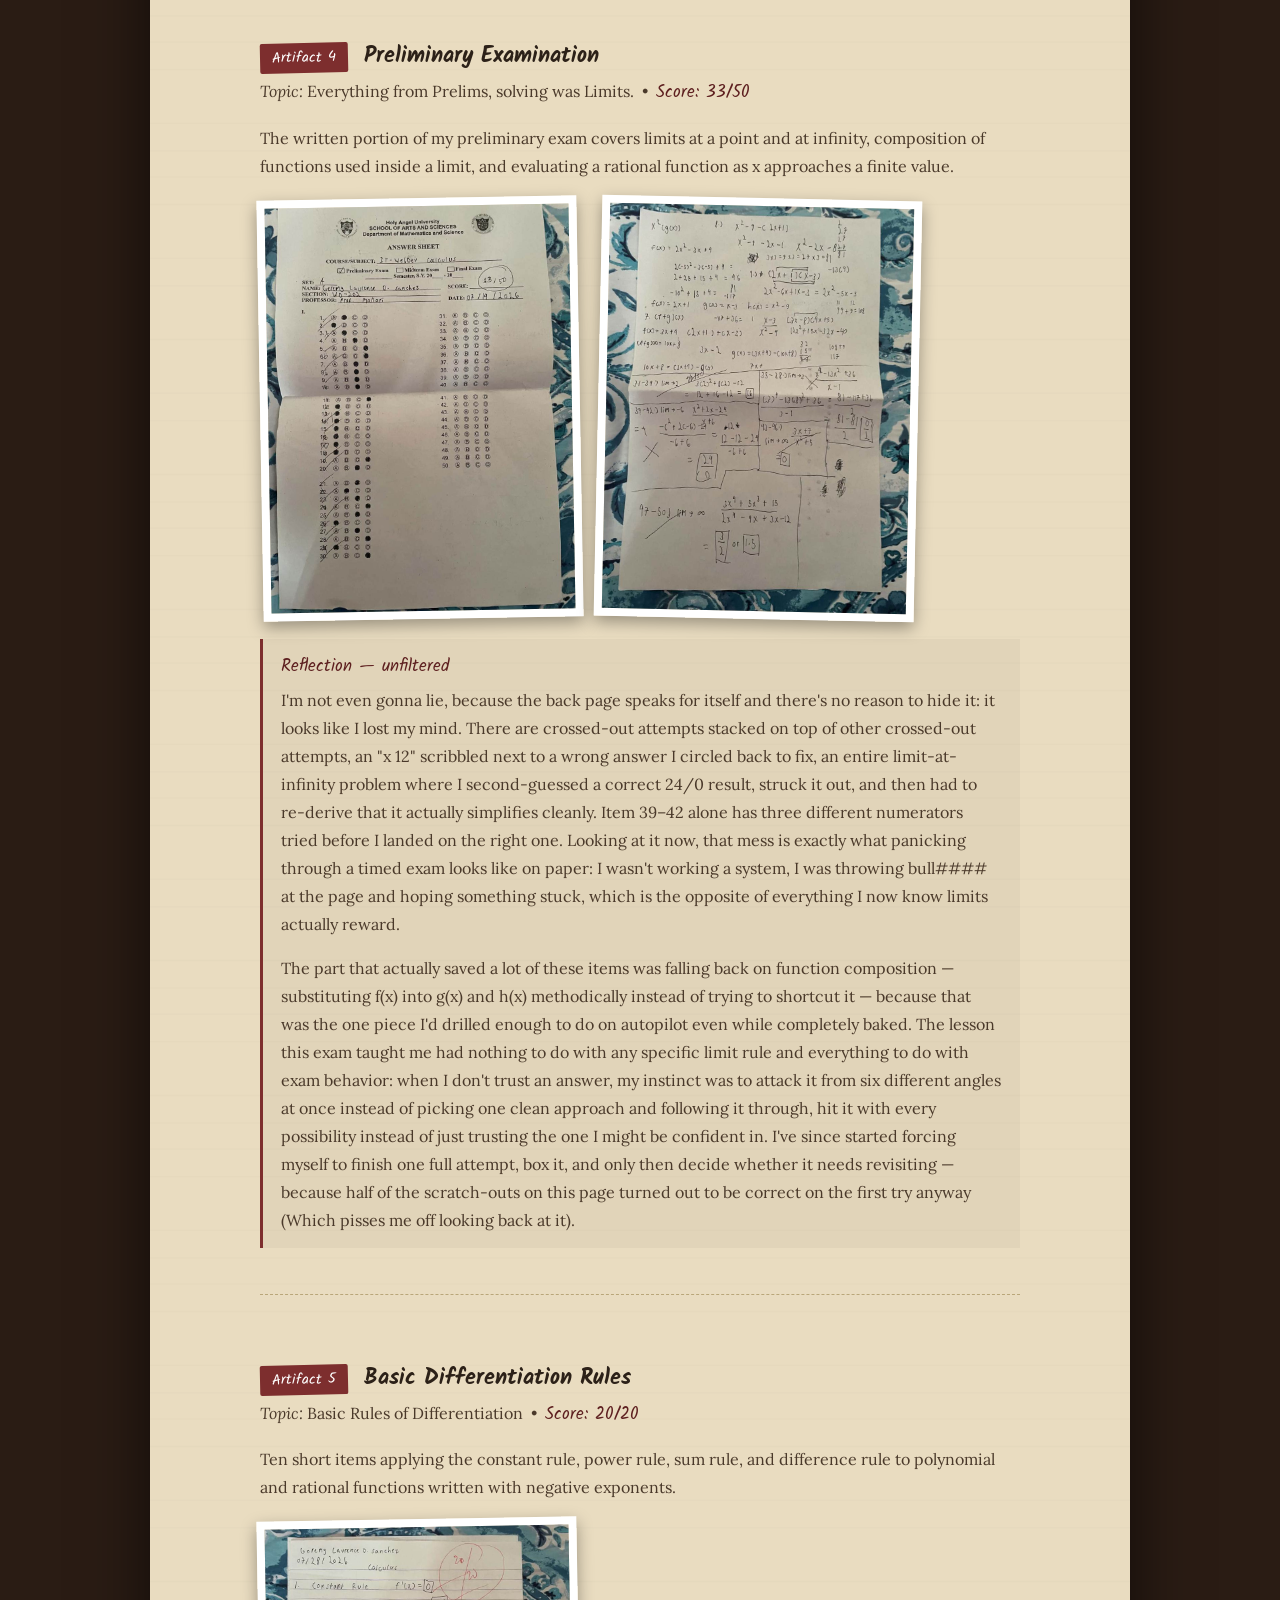
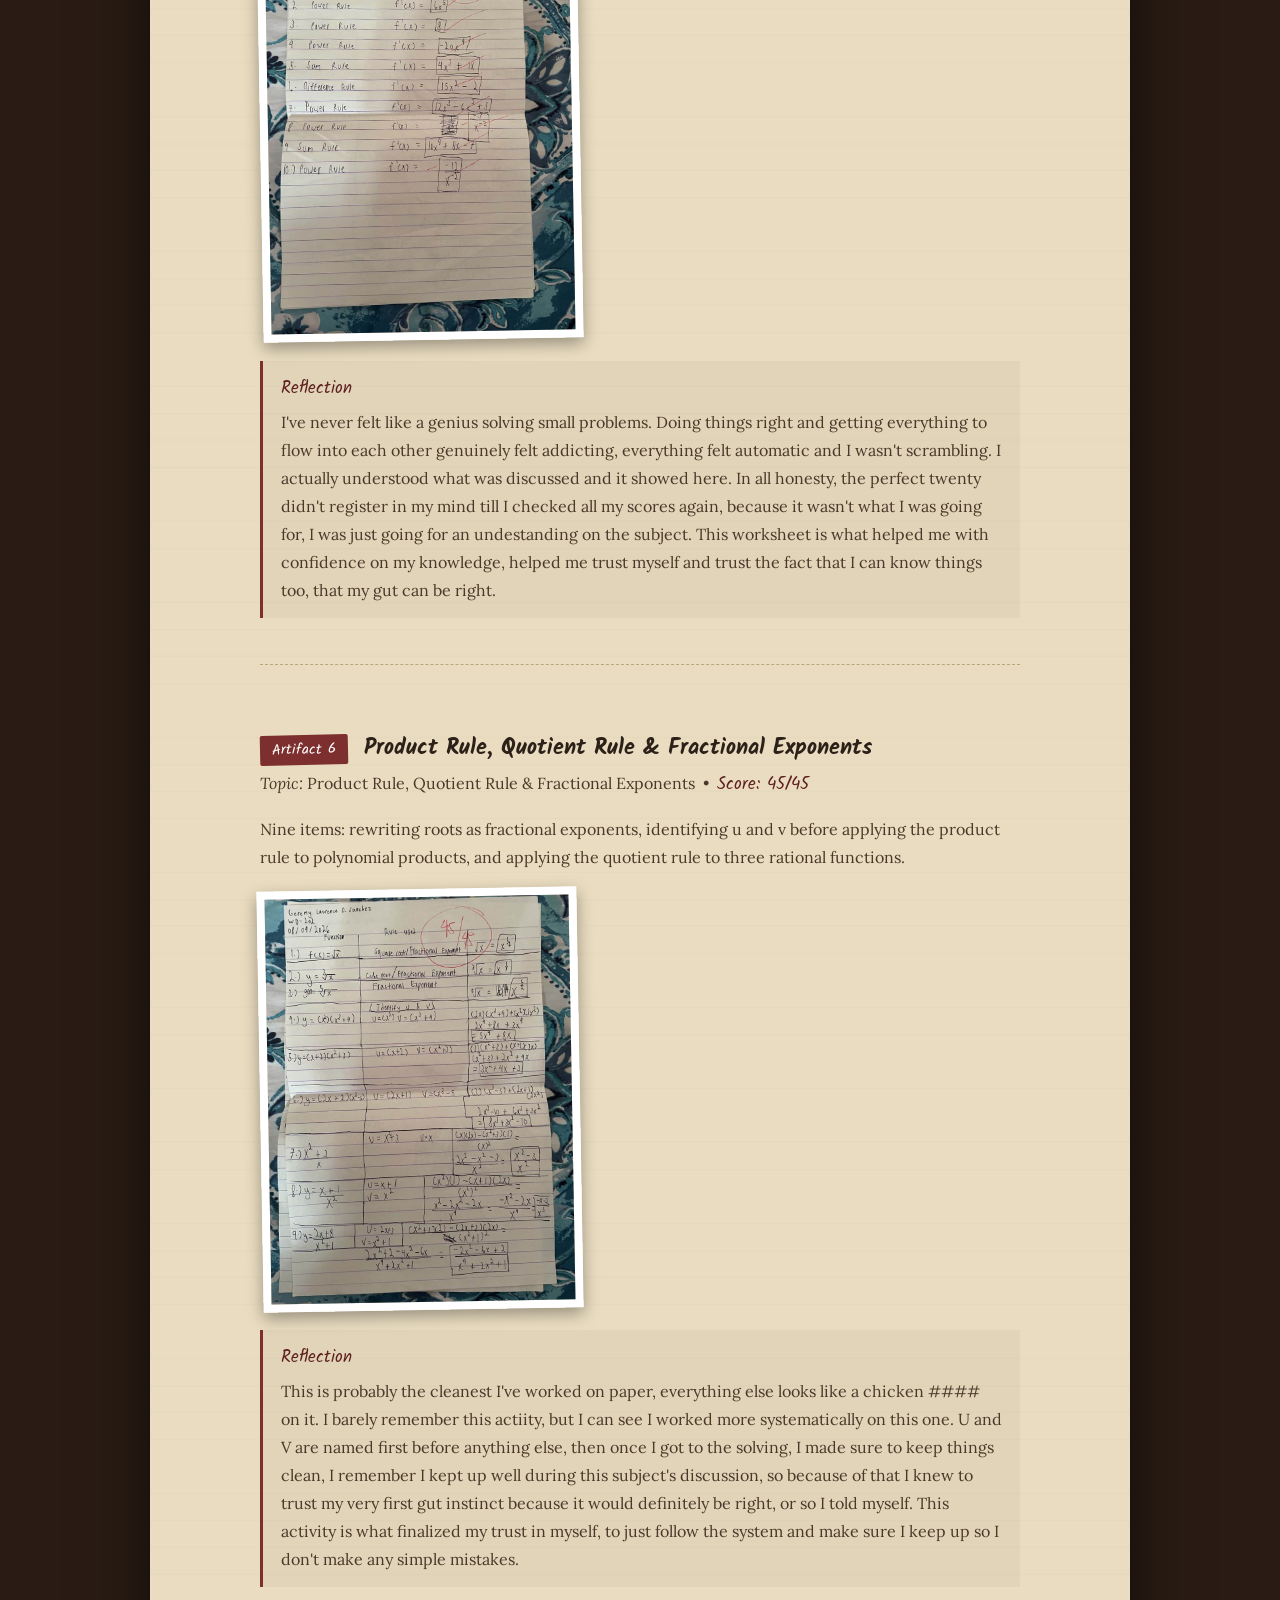
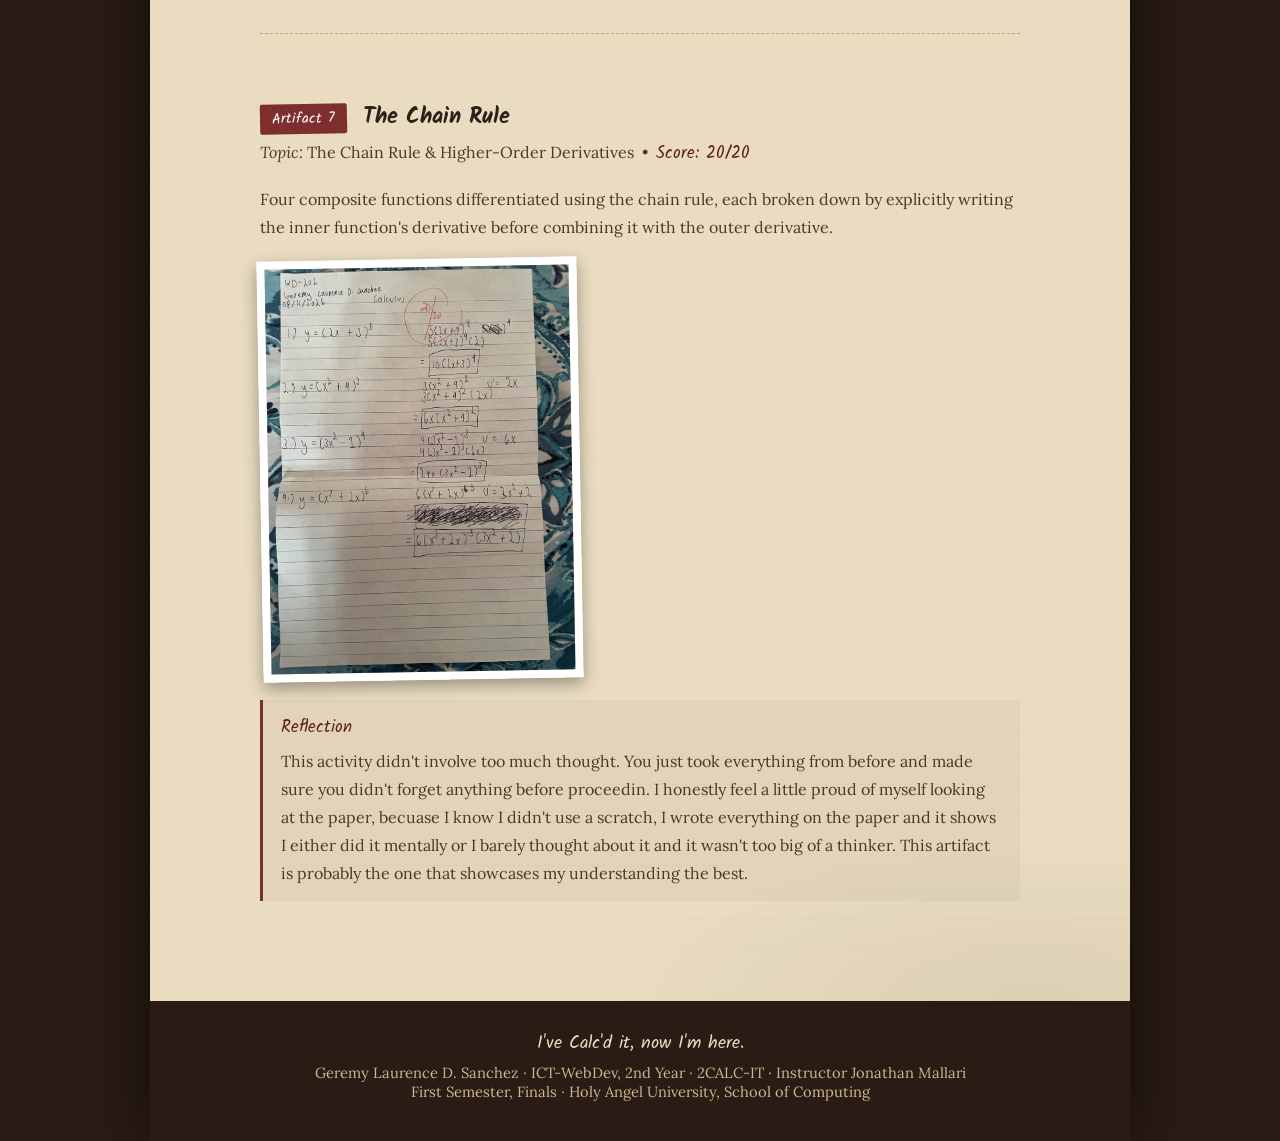
==== commit c588a3dc: "Lil updates" ====
--- a/Artifacts.html
+++ b/Artifacts.html
@@ -24,7 +24,7 @@
       <section class="leaf" id="artifacts">
         <div class="wrap">
           <h2>Learning Artifacts</h2>
-          <p>Seven pieces of scratch work, kept mostly as they were written &mdash; corrections, cross-outs, and all.</p>
+          <p>Seven papers, five worksheets and two exams. I hopefully didn't miss any, but as far as I know these are all of the post-checking papers.</p>
 
           <div class="artifact" id="a1">
             <div class="artifact-head">
@@ -38,7 +38,9 @@
             </div>
             <div class="reflection">
               <span class="cap">Reflection</span>
-              <p>This was my first real look at treating functions as objects you can combine, not just formulas you plug numbers into. Addition and subtraction were straightforward, but the product (f&middot;g)(x) tripped me up until I slowed down and used FOIL the way I would for any binomial multiplication &mdash; after that it clicked. My actual mistake was on the difference: I dropped a sign when distributing the negative across (3x &minus; 2), which is why that item was marked down. Once I saw the correction, I started double-checking every distributed negative sign as its own step instead of doing it in my head. The composition items, (f&deg;g)(x) and (g&deg;f)(x), were the most useful part &mdash; realizing that order changes the result is basically the same lesson as realizing that the order you chain function calls in code changes the output.</p>
+              <p>
+              This was the very first task as far as I remember, and it just reminded me of DMaths from last year, and that gave me a real scare for a bit before I realized it was a LOT easier than I remember. I'll chalk it up to my professor's method, but it really didn't feel all that bad to do in the moment. The only reason I didn't get a perfect score on this one is because I didn't double check or check with my friends, because the oopsie was me dropping a sign, this was also my first time sitting in a class till 9:30, which is another reason I'll say I made such a silly mistake.
+              </p>
             </div>
           </div>
 
@@ -47,7 +49,7 @@
               <span class="tag">Artifact 2</span>
               <h3 style="margin:0;">Midterm Examination</h3>
             </div>
-            <p><em>Topic:</em> The Chain Rule &amp; Higher-Order Derivatives &nbsp;&bull;&nbsp; <span class="score">Score: 30/50</span></p>
+            <p><em>Topic:</em> Everything covered in Midterms &nbsp;&bull;&nbsp; <span class="score">Score: 30/50</span></p>
             <p>The midterm's multiple-choice section covered a mix of earlier topics, and the show-your-work portion on the back (items 31&ndash;50) asked me to apply the chain rule, differentiate logarithmic and trigonometric functions, and find higher-order derivatives.</p>
             <div class="gallery">
           <img class="page-photo" src="imgs/1stExam.jpg" alt="Midterm exam answer sheet, scored 30 out of 50" loading="lazy">
@@ -55,7 +57,9 @@
             </div>
             <div class="reflection">
               <span class="cap">Reflection</span>
-              <p>This exam is where I found out how much I still needed to practice applying multiple rules in one problem instead of one rule in isolation. The chain-rule item, y = (2x&sup3; &minus; 6)&#8309;, I actually got right by working outside-in and multiplying by the derivative of the inner function. Where I lost the most points was on the higher-order derivative question: I mislabeled y&#8317;&#8308;&#8318; partway through and boxed the third derivative as if it were the fourth, which threw off the final answer even though the differentiation steps themselves were correct. That mistake taught me to label every derivative order clearly as I go instead of trusting that I'll remember which line I'm on. The multiple-choice half also reminded me that a wrong bubble is often a conceptual gap, not a careless one, so I started reviewing my whole answer sheet against the topic list before submitting anything.</p>
+              <p>
+              This exam had hands. If I'm being honest I completely flunked it. I didn't study beforehand, didn't practice anything, and because of that I got a thirty, which might be high to someone, but it was not a score I should've been getting. I completely gave up doing the solving parts, too, as evident by the blank backpage. Most of the score came from the multiple choice part where I reached as deep as I possibly could into my mind for any in-stock knowledge that I still retained. The midterms was particularly hard because it was during September, and we both know we had barely any face-to-face classes because of the weather, forcing us to stay at home and that meant I could't get the type of interaction I needed to learn and study Calculus. The streak of no classes really did ruin the run I was on, I'll blame it on that.
+              </p>
             </div>
           </div>
 
@@ -71,7 +75,9 @@
             </div>
             <div class="reflection">
               <span class="cap">Reflection</span>
-              <p>Limits were the first topic that genuinely slowed me down, and this activity shows it. Direct substitution in item 1 was easy, and factoring out the repeated binomial in items 2, 3, and 5 made sense once I recognized the difference-of-squares and trinomial patterns. Item 4 is where it fell apart: I rationalized (&radic;x &minus; 4) correctly but made an arithmetic error simplifying the resulting fraction, and that mistake is written right there in the crossed-out work. What made it harder was that I didn't yet trust the process enough to know when an answer looked wrong &mdash; I just wrote down whatever the algebra gave me. Since then I've made it a habit to sanity-check a limit answer by plugging a value close to the target x back into the original expression, which catches exactly this kind of slip before I commit to a final answer.</p>
+              <p>
+              This one was more than an 'oopsie', I fried this one and totally messed up. As far as I remember I wasn't really able to keep up with the discussion and ended up super confused, this was the second ever activity so I think I still deserve a bit of slack for scoring a sixteen out of twenty five. In hindsight, this topic wasn't supposed to be difficult, I just misunderstood it, it was after this topic that I started to ask more questions and make sure I was talking to my seatmates for advice or if I had any questions that I needed answers to. Additionally, after this task, I started doing very simple practice of the discussed subject when I got home, to really hammer the nail into the board, though... I'm pretty sure that didn't help much.
+              </p>
             </div>
           </div>
 
@@ -80,7 +86,7 @@
               <span class="tag">Artifact 4</span>
               <h3 style="margin:0;">Preliminary Examination</h3>
             </div>
-            <p><em>Topic:</em> Limits &nbsp;&bull;&nbsp; <span class="score">Score: 33/50</span></p>
+            <p><em>Topic:</em> Everything from Prelims, solving was Limits. &nbsp;&bull;&nbsp; <span class="score">Score: 33/50</span></p>
             <p>The written portion of my preliminary exam covers limits at a point and at infinity, composition of functions used inside a limit, and evaluating a rational function as x approaches a finite value.</p>
             <div class="gallery">
           <img class="page-photo" src="imgs/2ndExam.jpg" alt="Preliminary exam answer sheet, scored 33 out of 50" loading="lazy">
@@ -88,8 +94,8 @@
             </div>
             <div class="reflection">
               <span class="cap">Reflection &mdash; unfiltered</span>
-              <p>I'm going to be honest about this one instead of dressing it up, because the back page speaks for itself: it looks like I lost my mind. There are crossed-out attempts stacked on top of other crossed-out attempts, an "x 12" scribbled next to a wrong answer I circled back to fix, an entire limit-at-infinity problem where I second-guessed a correct 24/0 result, struck it out, and then had to re-derive that it actually simplifies cleanly. Item 39&ndash;42 alone has three different numerators tried before I landed on the right one. Looking at it now, that mess is exactly what panicking through a timed exam looks like on paper: I wasn't working a system, I was throwing algebra at the page and hoping something stuck, which is the opposite of everything I now know limits actually reward.</p>
-              <p>The part that actually saved a lot of these items was falling back on function composition &mdash; substituting f(x) into g(x) and h(x) methodically instead of trying to shortcut it &mdash; because that was the one piece I'd drilled enough to do on autopilot even while flustered. The lesson this exam taught me had nothing to do with any specific limit rule and everything to do with exam behavior: when I don't trust an answer, my instinct was to attack it from six different angles at once instead of picking one clean approach and following it through. I've since started forcing myself to finish one full attempt, box it, and only then decide whether it needs revisiting &mdash; because half of the scratch-outs on this page turned out to be correct on the first try anyway.</p>
+              <p>I'm not even gonna lie, because the back page speaks for itself and there's no reason to hide it: it looks like I lost my mind. There are crossed-out attempts stacked on top of other crossed-out attempts, an "x 12" scribbled next to a wrong answer I circled back to fix, an entire limit-at-infinity problem where I second-guessed a correct 24/0 result, struck it out, and then had to re-derive that it actually simplifies cleanly. Item 39&ndash;42 alone has three different numerators tried before I landed on the right one. Looking at it now, that mess is exactly what panicking through a timed exam looks like on paper: I wasn't working a system, I was throwing bull#### at the page and hoping something stuck, which is the opposite of everything I now know limits actually reward.</p>
+              <p>The part that actually saved a lot of these items was falling back on function composition &mdash; substituting f(x) into g(x) and h(x) methodically instead of trying to shortcut it &mdash; because that was the one piece I'd drilled enough to do on autopilot even while completely baked. The lesson this exam taught me had nothing to do with any specific limit rule and everything to do with exam behavior: when I don't trust an answer, my instinct was to attack it from six different angles at once instead of picking one clean approach and following it through, hit it with every possibility instead of just trusting the one I might be confident in. I've since started forcing myself to finish one full attempt, box it, and only then decide whether it needs revisiting &mdash; because half of the scratch-outs on this page turned out to be correct on the first try anyway (Which pisses me off looking back at it).</p>
             </div>
           </div>
 
@@ -105,7 +111,9 @@
             </div>
             <div class="reflection">
               <span class="cap">Reflection</span>
-              <p>This was the activity where differentiation finally felt automatic instead of something I had to reconstruct from scratch every time. The constant rule and power rule are almost mechanical once you've done them enough, but items 8 and 10 &mdash; rewriting a term with a negative exponent before differentiating &mdash; are what I actually had to think about, since it's easy to forget to convert x&#8315;&sup2; back into 1/x&sup2; form or to mishandle the negative exponent when bringing it down. Getting a perfect score here mattered less to me than noticing that I'd stopped needing to write out every intermediate step; I could apply the power rule almost as fast as I could read the exponent. That fluency is what let me move on to more complex rules with some actual confidence instead of dread.</p>
+              <p> 
+              I've never felt like a genius solving small problems. Doing things right and getting everything to flow into each other genuinely felt addicting, everything felt automatic and I wasn't scrambling. I actually understood what was discussed and it showed here. In all honesty, the perfect twenty didn't register in my mind till I checked all my scores again, because it wasn't what I was going for, I was just going for an undestanding on the subject. This worksheet is what helped me with confidence on my knowledge, helped me trust myself and trust the fact that I can know things too, that my gut can be right.
+              </p>
             </div>
           </div>
 
@@ -121,7 +129,9 @@
             </div>
             <div class="reflection">
               <span class="cap">Reflection</span>
-              <p>Laying this out as a table &mdash; function, rule used, derivative &mdash; is what made the product and quotient rules stick. Naming u and v before doing anything else forced me to stop guessing and actually identify the structure of each function first, which cut down on the mix-ups I used to make between the two rules. The quotient rule items (7&ndash;9) were the real test, since the formula has more moving parts and a sign that's easy to lose; writing (u&prime;v &minus; uv&prime;)/v&sup2; at the top of my scratch work before substituting anything in is the strategy that got me a clean sheet here. Rewriting radicals as fractional exponents in the first three items also removed a mental block I didn't know I had &mdash; once a root is just a rational exponent, the power rule applies to it exactly the same way it applies to anything else.</p>
+              <p>
+              This is probably the cleanest I've worked on paper, everything else looks like a chicken #### on it. I barely remember this actiity, but I can see I worked more systematically on this one. U and V are named first before anything else, then once I got to the solving, I made sure to keep things clean, I remember I kept up well during this subject's discussion, so because of that I knew to trust my very first gut instinct because it would definitely be right, or so I told myself. This activity is what finalized my trust in myself, to just follow the system and make sure I keep up so I don't make any simple mistakes.
+              </p>
             </div>
           </div>
 
@@ -137,7 +147,9 @@
             </div>
             <div class="reflection">
               <span class="cap">Reflection</span>
-              <p>The chain rule is where everything from earlier in the semester &mdash; the power rule, recognizing structure, being careful with multiplication &mdash; finally came together in one place, and this is the activity where I felt that the most. Writing u&prime; off to the side before combining it with the outer derivative, the way I did for all four items here, is a habit I picked up specifically because I'd lost points on the midterm from skipping that labeling step. It turned a rule that initially felt like it had too many parts to track into something I could work through in order, every time. If I had to point to one artifact that shows how far I came from the limits activity earlier in the term, it would be this one: same kind of multi-step problem, but this time nothing fell apart along the way.</p>
+              <p>
+              This activity didn't involve too much thought. You just took everything from before and made sure you didn't forget anything before proceedin. I honestly feel a little proud of myself looking at the paper, becuase I know I didn't use a scratch, I wrote everything on the paper and it shows I either did it mentally or I barely thought about it and it wasn't too big of a thinker. This artifact is probably the one that showcases my understanding the best. 
+              </p>
             </div>
           </div>
 
@@ -147,7 +159,7 @@
       <footer>
         <div class="credits">I've Calc'd it, now I'm here.</div>
         Geremy Laurence D. Sanchez &middot; ICT-WebDev, 2nd Year &middot; 2CALC-IT &middot; Instructor Jonathan Mallari<br>
-        First Semester, Finals &middot; Holy Angel University, School of Arts and Sciences
+        First Semester, Finals &middot; Holy Angel University, School of Computing
       </footer>
     </div>
   </body>
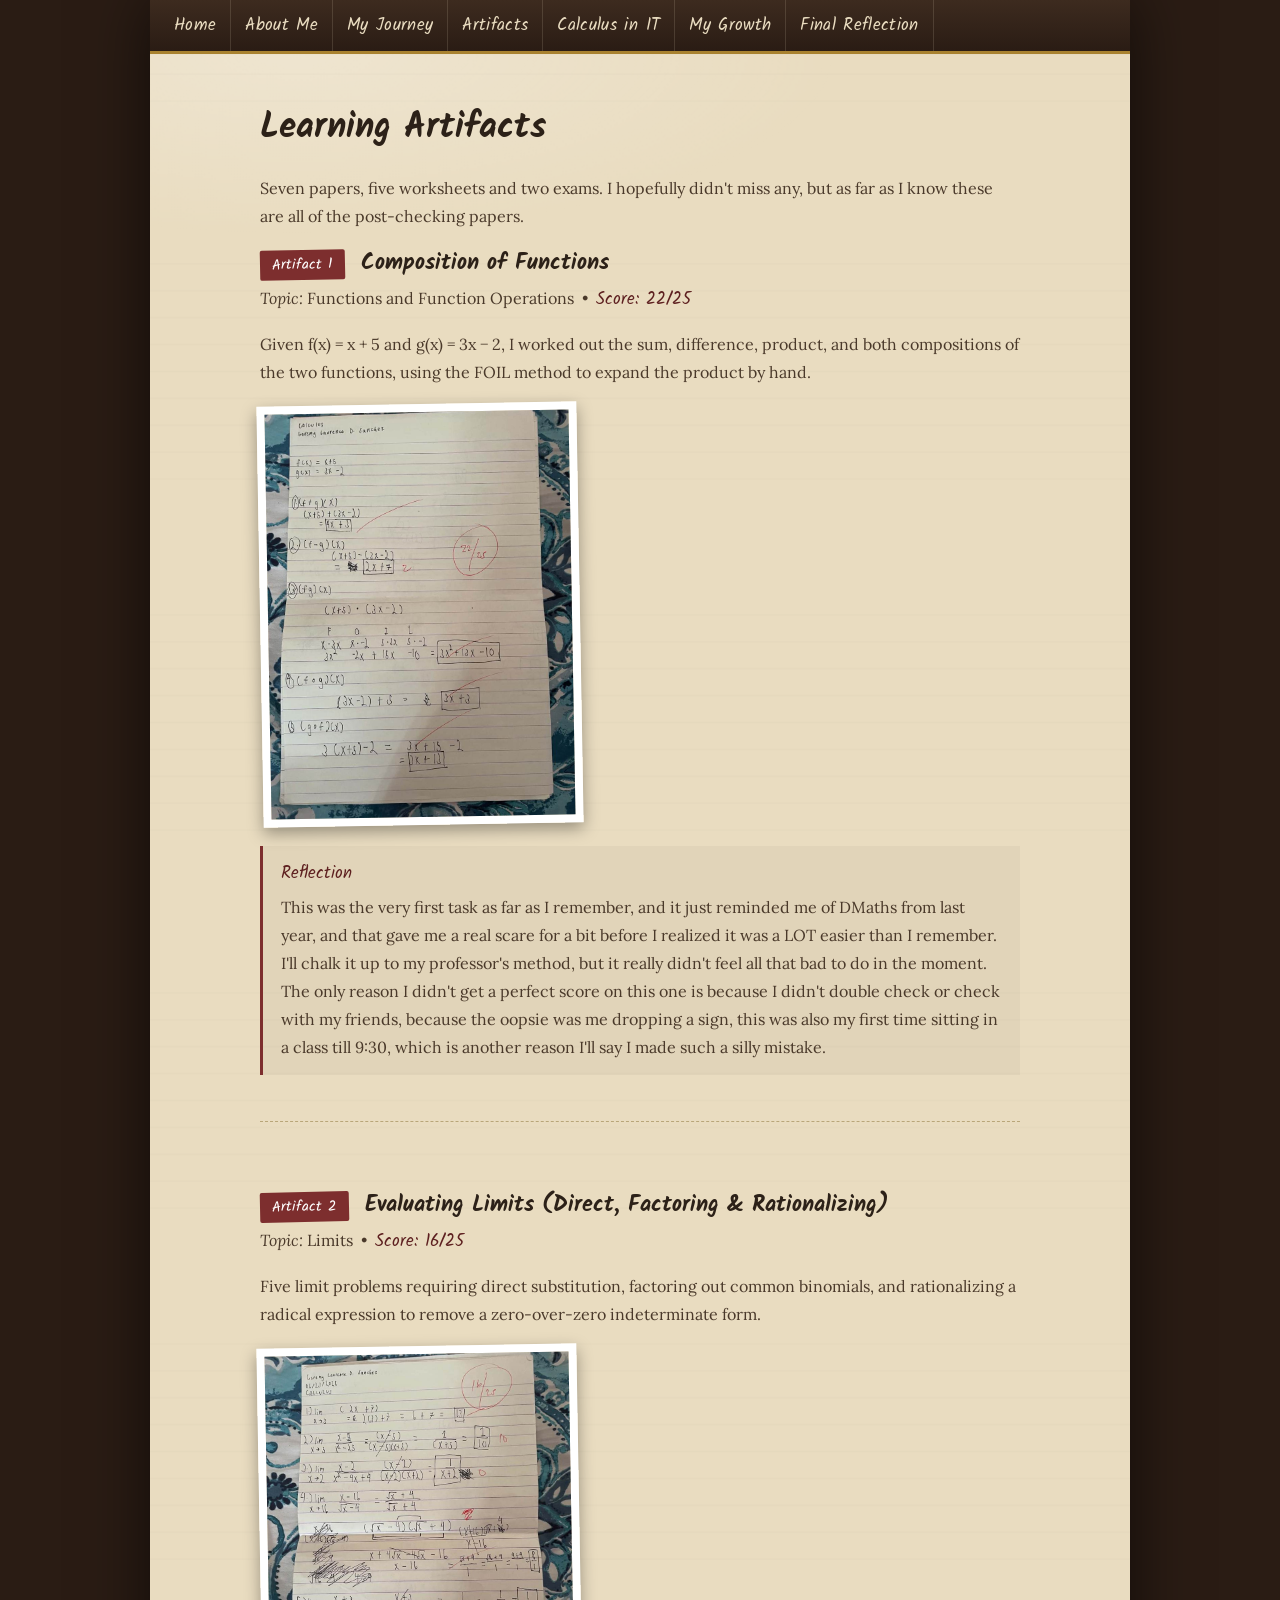
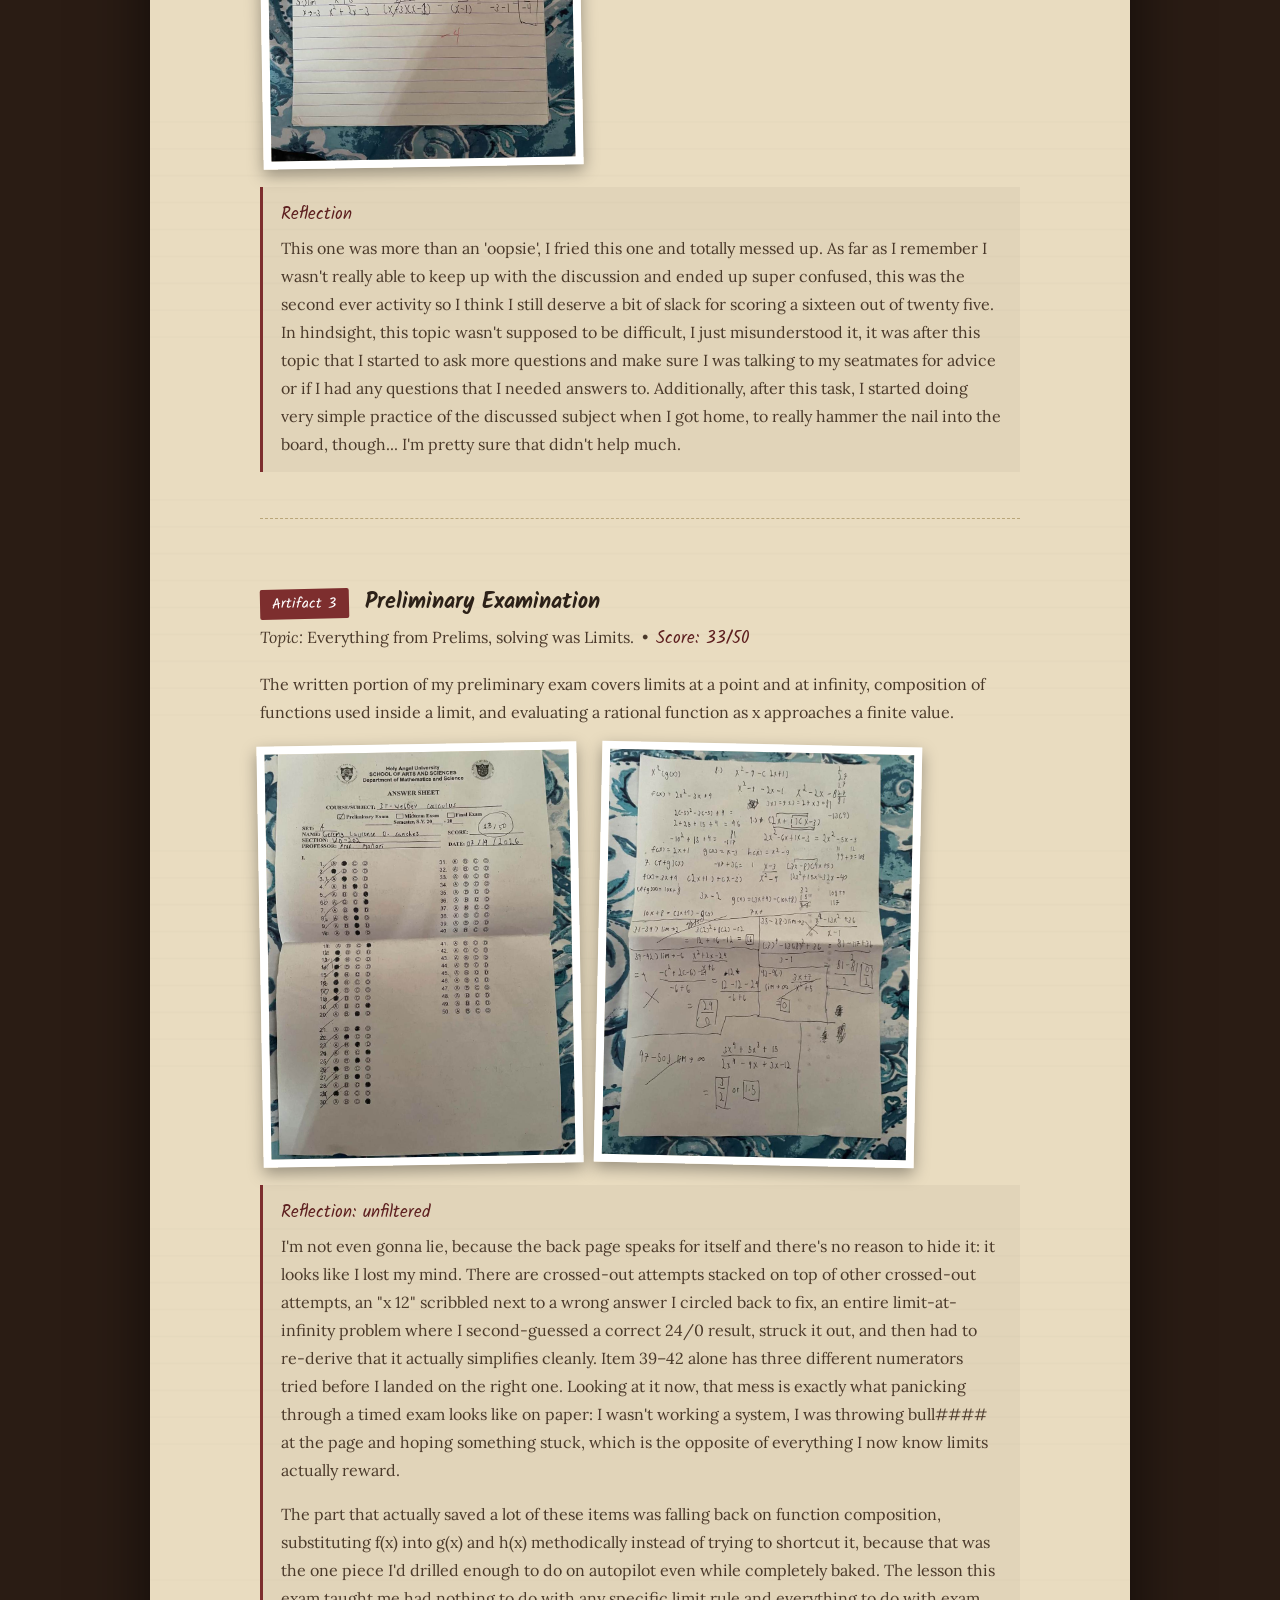
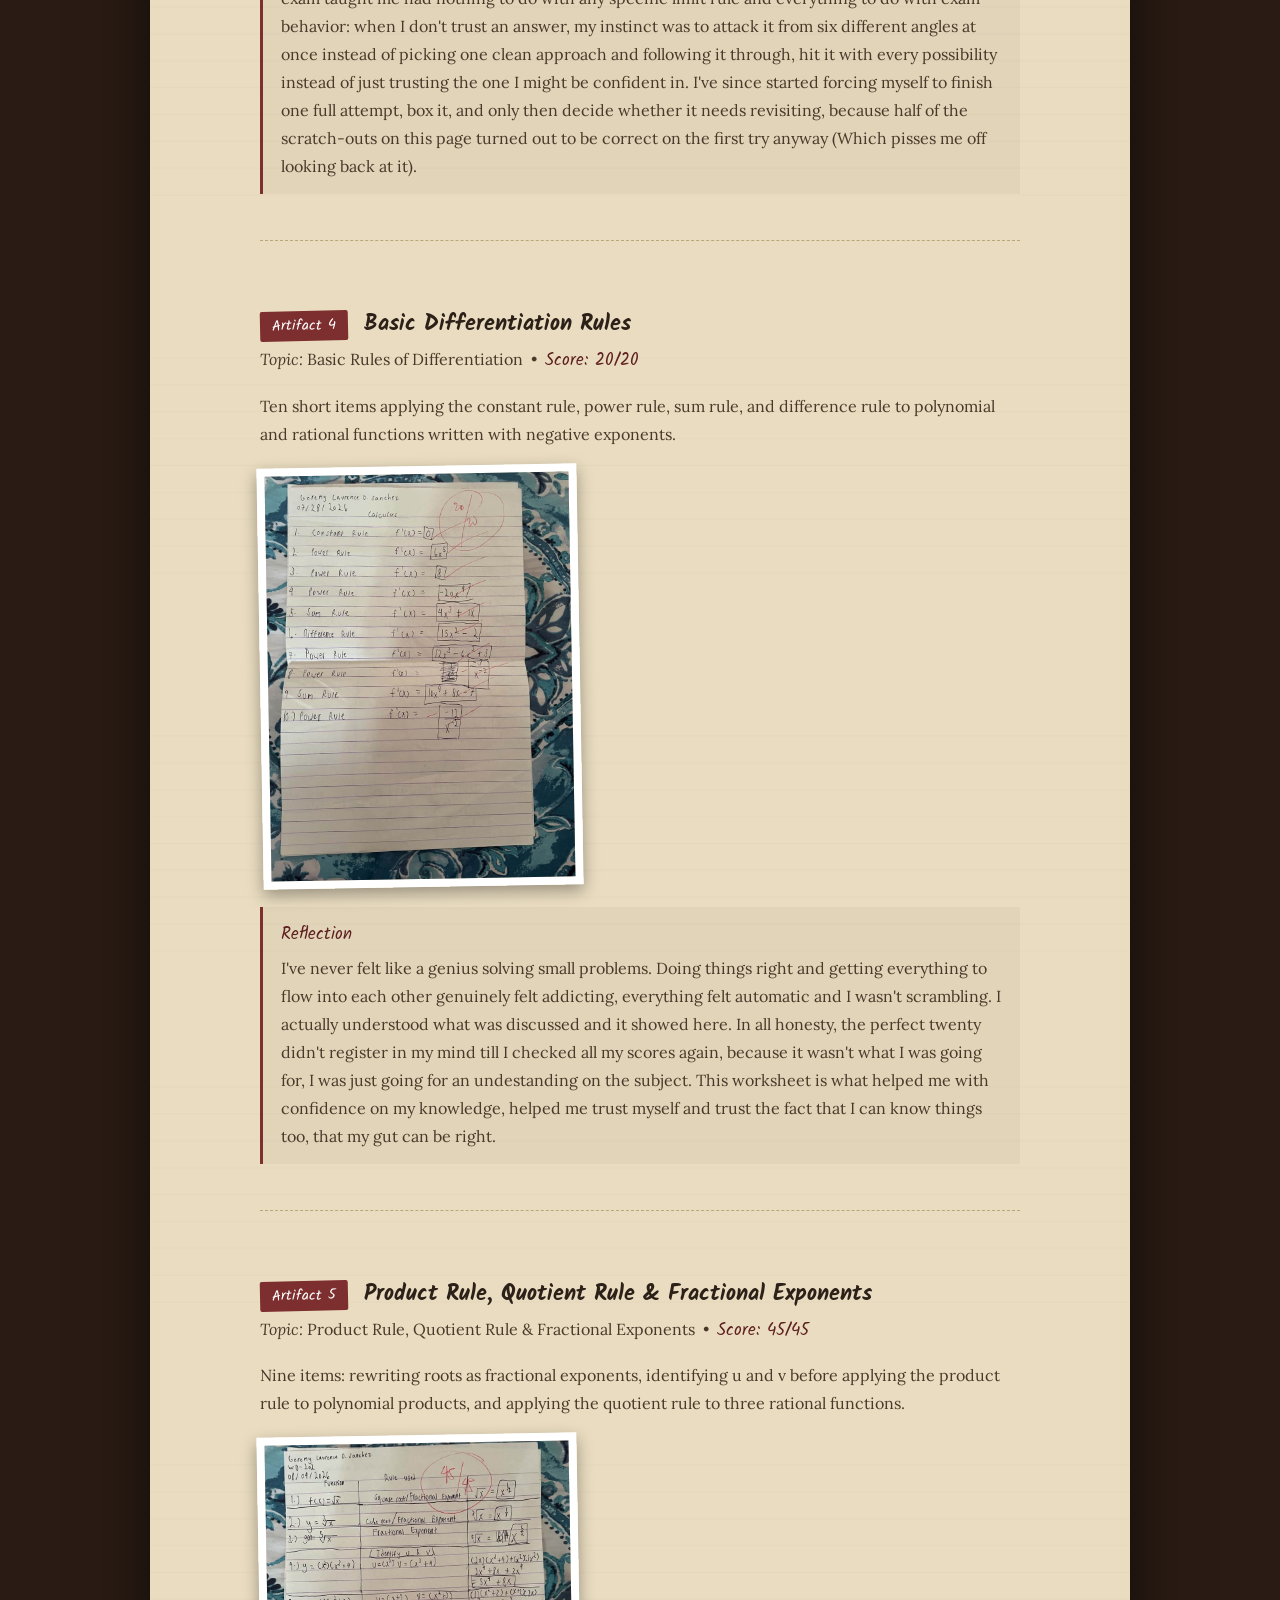
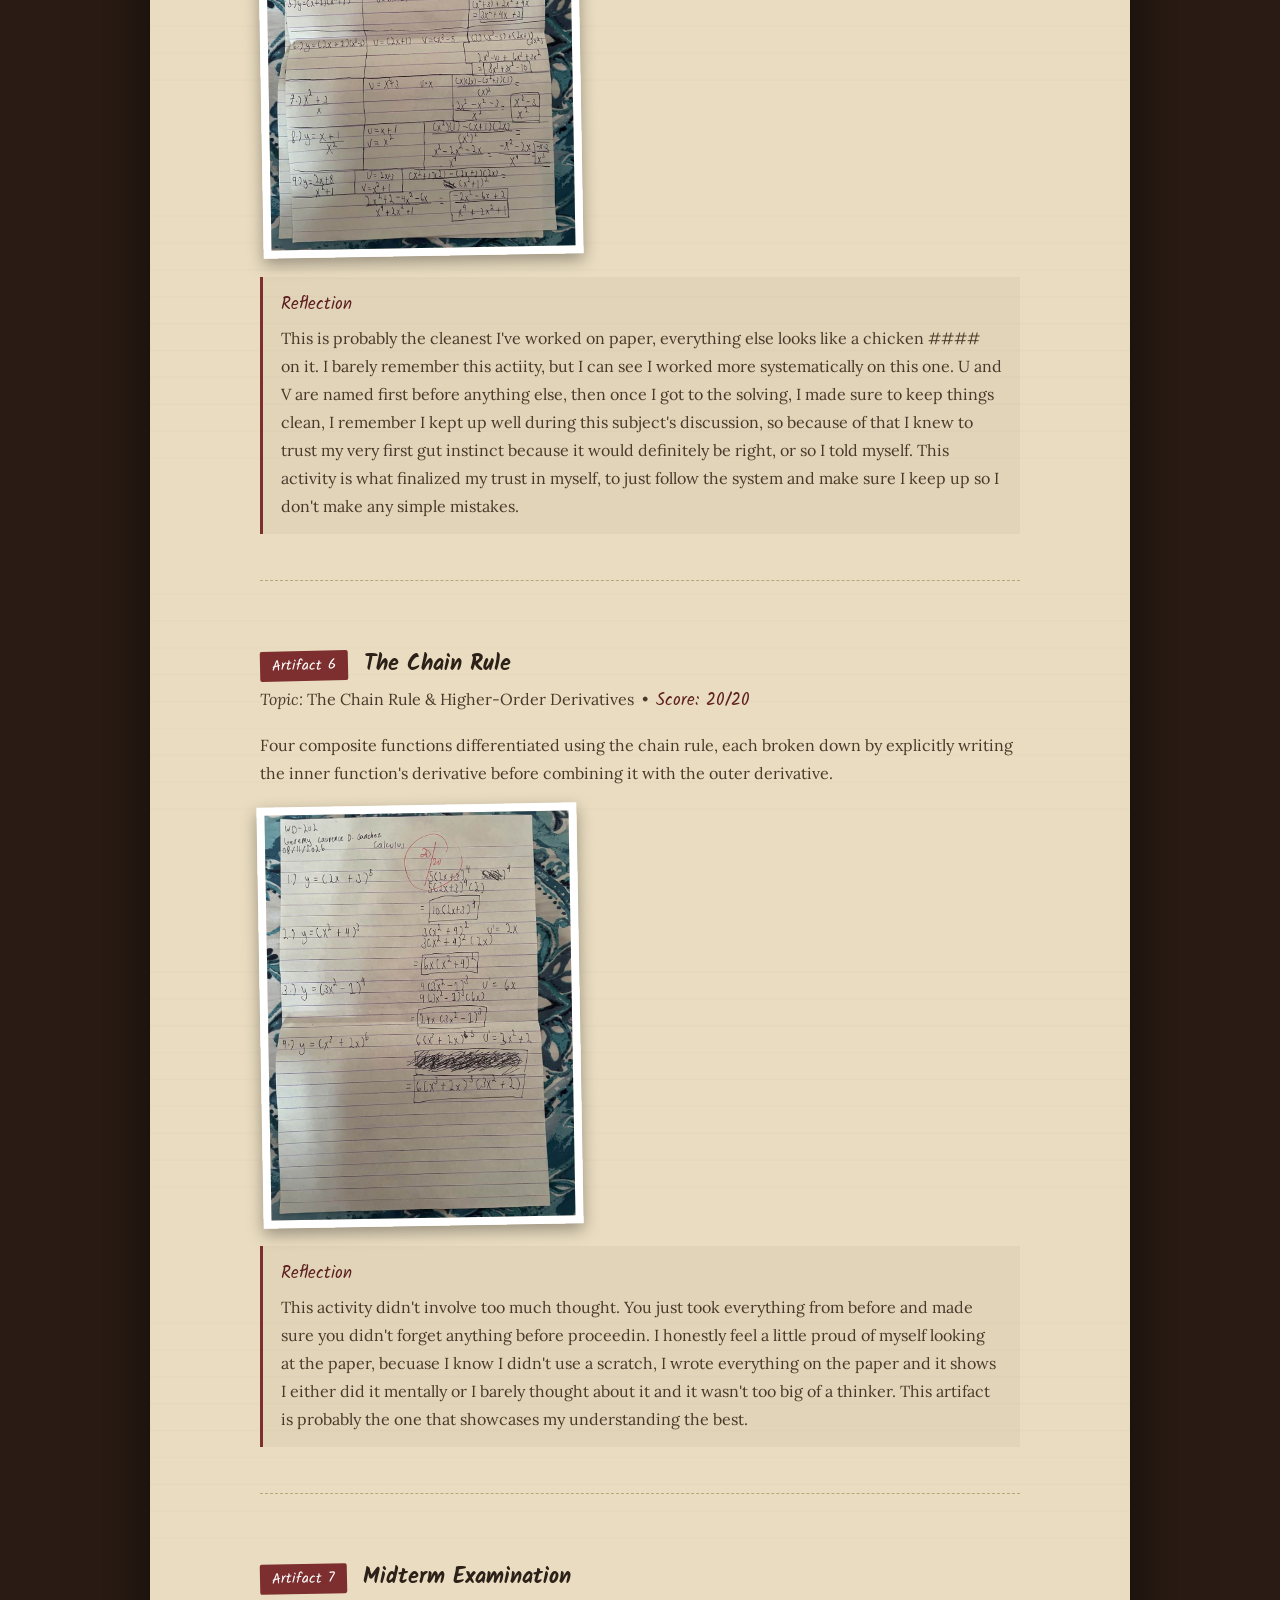
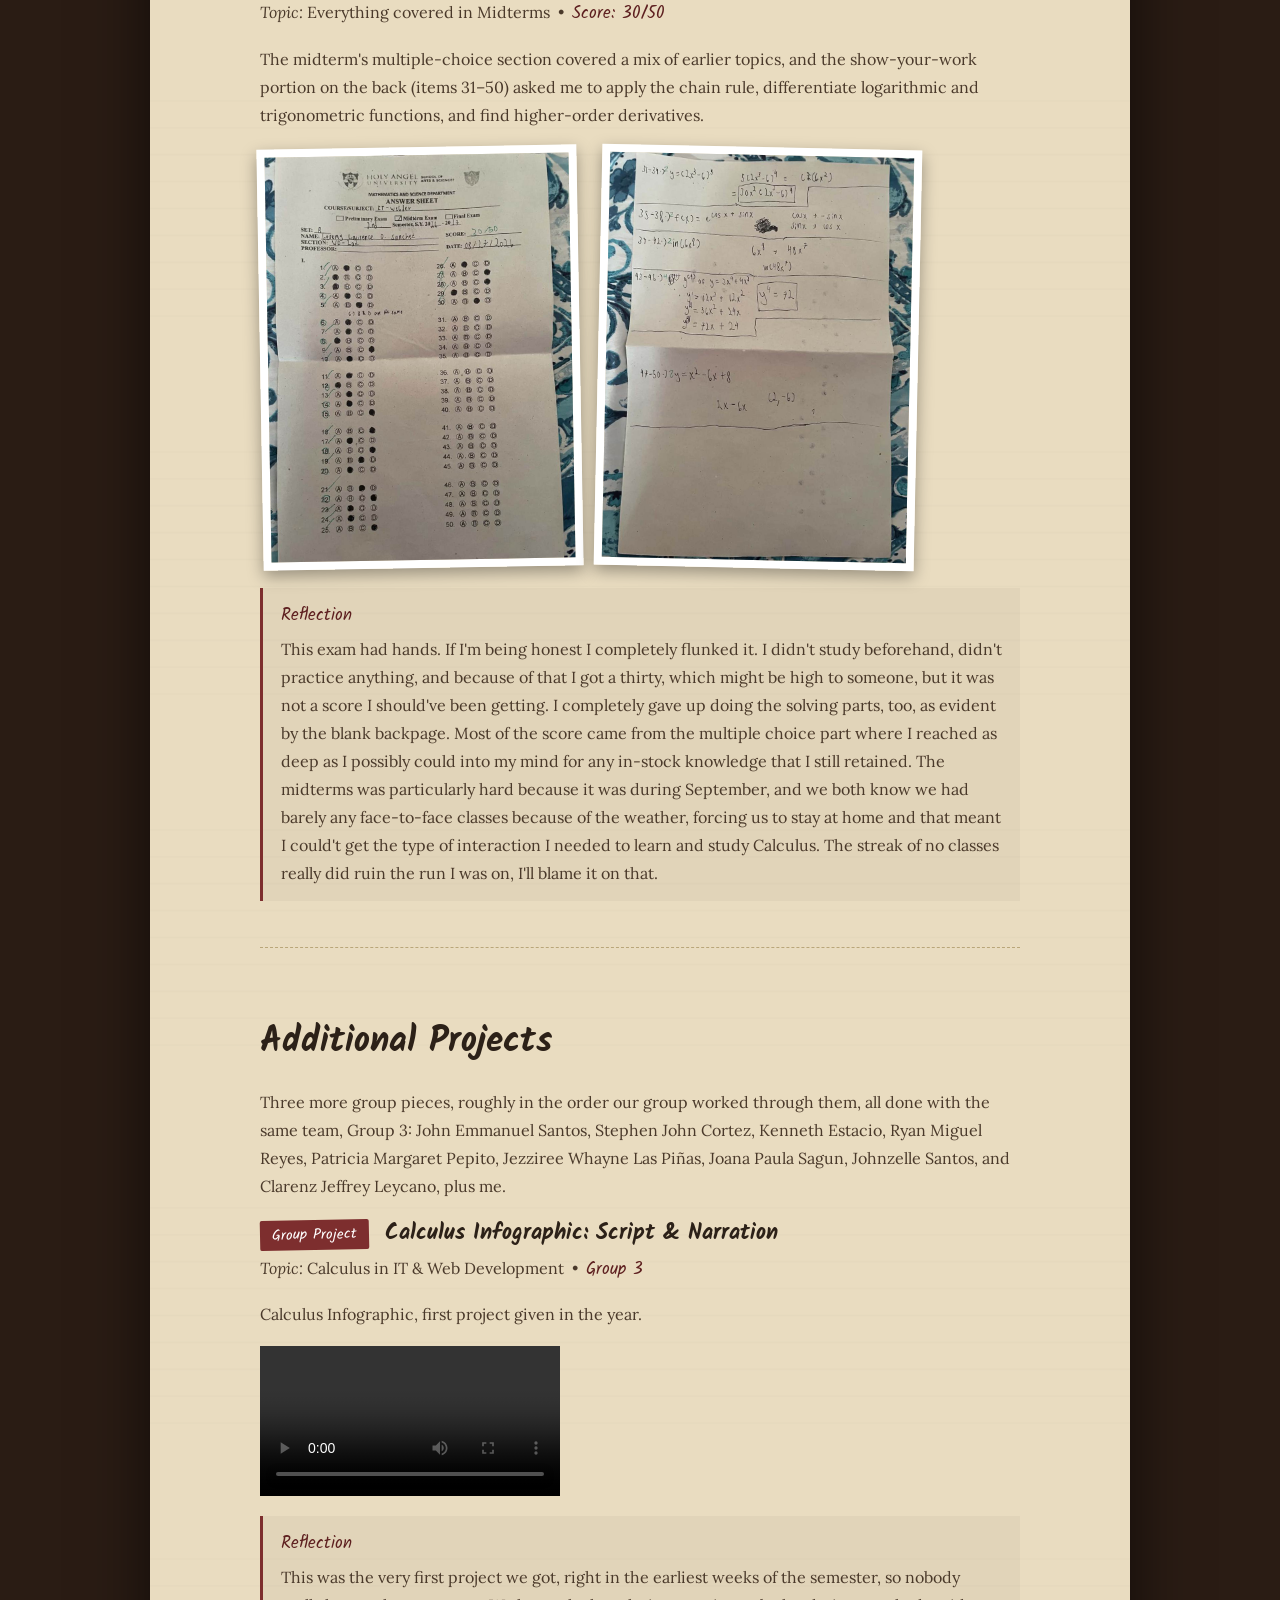
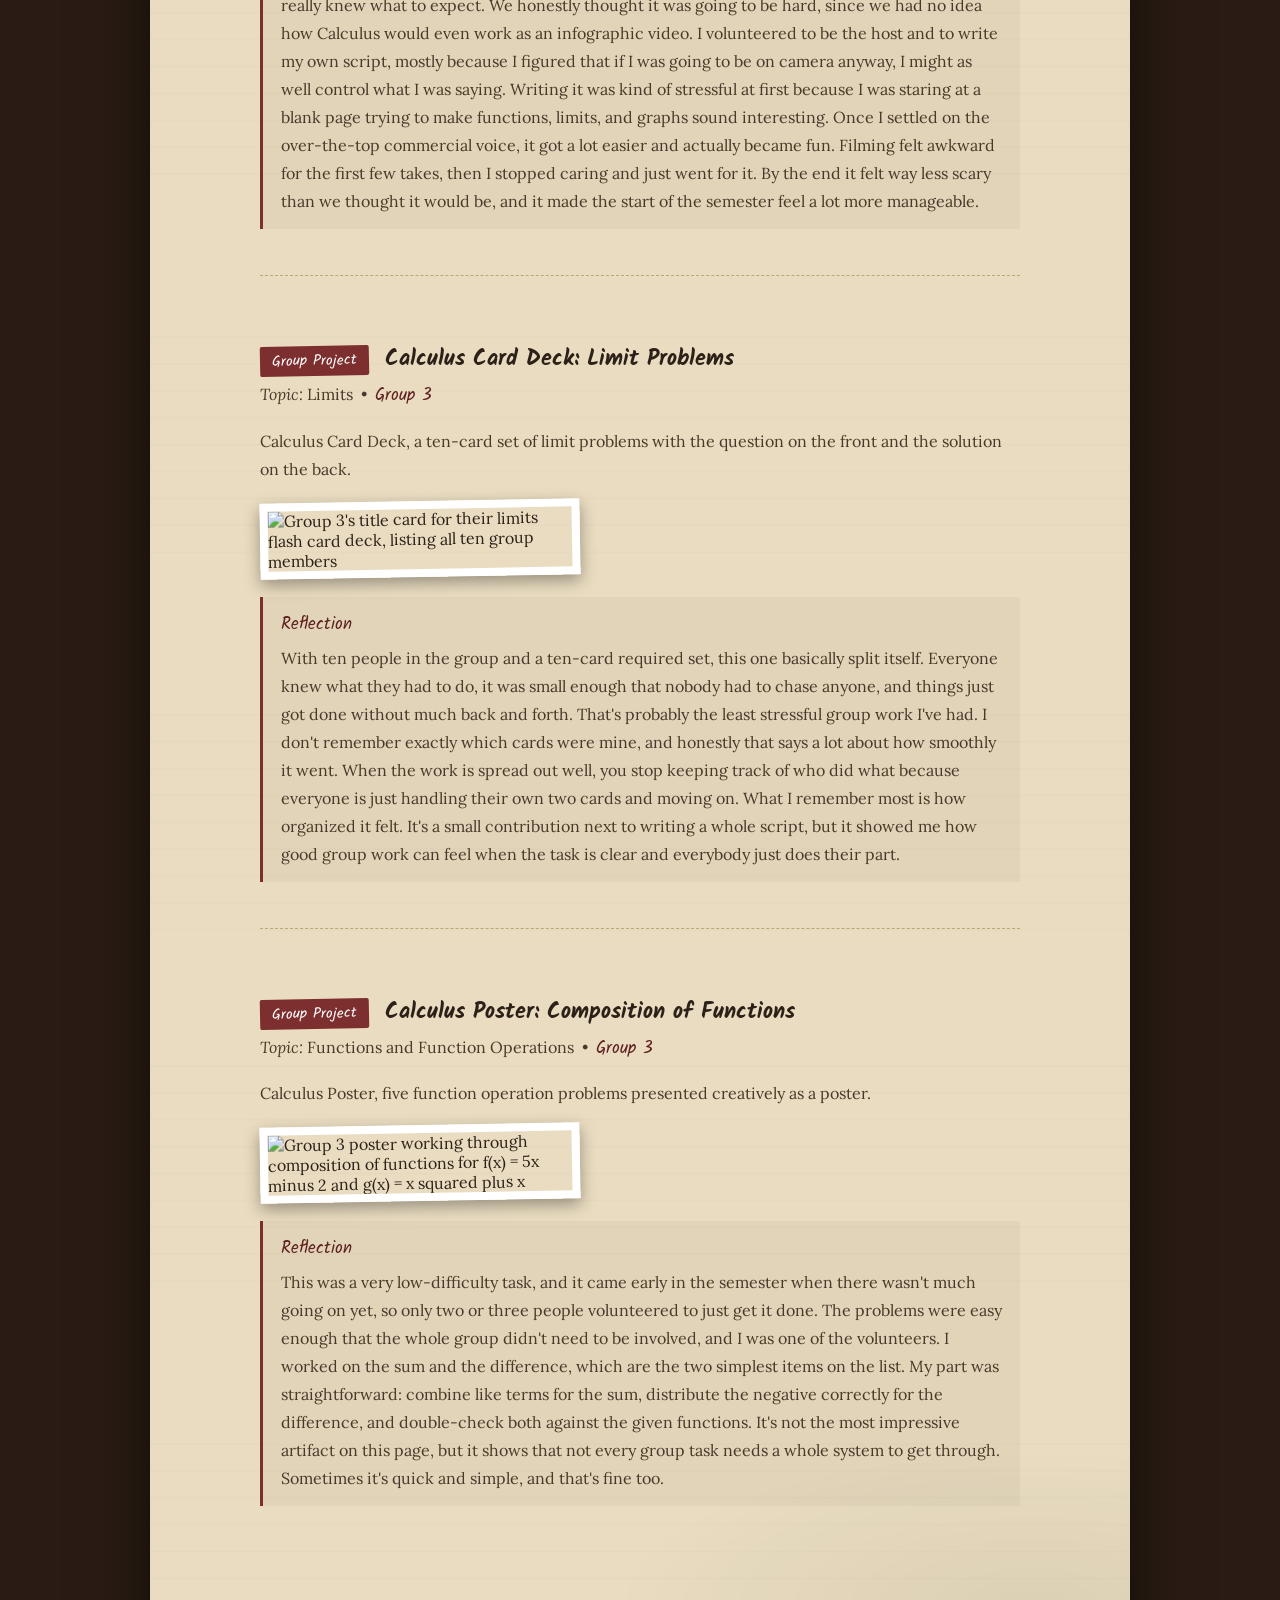
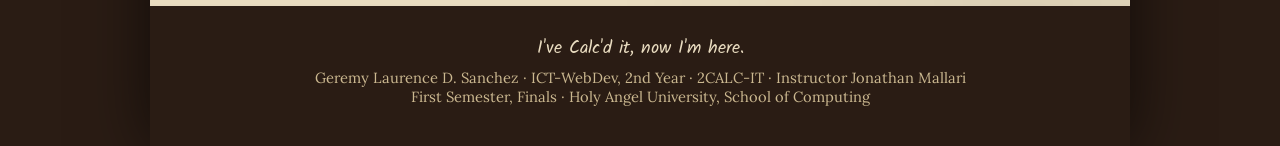
==== commit 9ac05db0: "Add files via upload" ====
--- a/Artifacts.html
+++ b/Artifacts.html
@@ -3,7 +3,7 @@
   <head>
     <meta charset="UTF-8">
     <meta name="viewport" content="width=device-width, initial-scale=1, viewport-fit=cover">
-    <title>Artifacts &mdash; I've Calc'd it, now I'm here.</title>
+    <title>Artifacts | I've Calc'd it, now I'm here.</title>
     <link rel="icon" href="data:image/svg+xml,%3Csvg%20xmlns%3D%22http%3A//www.w3.org/2000/svg%22%20viewBox%3D%220%200%20100%20100%22%3E%3Ctext%20y%3D%22.9em%22%20font-size%3D%2290%22%3E%F0%9F%AA%B6%3C/text%3E%3C/svg%3E">
     <link rel="preconnect" href="https://fonts.googleapis.com">
     <link rel="preconnect" href="https://fonts.gstatic.com" crossorigin>
@@ -43,10 +43,94 @@
               </p>
             </div>
           </div>
-
           <div class="artifact" id="a2">
             <div class="artifact-head">
               <span class="tag">Artifact 2</span>
+              <h3 style="margin:0;">Evaluating Limits (Direct, Factoring &amp; Rationalizing)</h3>
+            </div>
+            <p><em>Topic:</em> Limits &nbsp;&bull;&nbsp; <span class="score">Score: 16/25</span></p>
+            <p>Five limit problems requiring direct substitution, factoring out common binomials, and rationalizing a radical expression to remove a zero-over-zero indeterminate form.</p>
+            <div class="gallery">
+          <img class="page-photo" src="imgs/2ndAct.jpg" alt="Notebook page working through five limit problems, scored 16 out of 25" loading="lazy">
+            </div>
+            <div class="reflection">
+              <span class="cap">Reflection</span>
+              <p>
+              This one was more than an 'oopsie', I fried this one and totally messed up. As far as I remember I wasn't really able to keep up with the discussion and ended up super confused, this was the second ever activity so I think I still deserve a bit of slack for scoring a sixteen out of twenty five. In hindsight, this topic wasn't supposed to be difficult, I just misunderstood it, it was after this topic that I started to ask more questions and make sure I was talking to my seatmates for advice or if I had any questions that I needed answers to. Additionally, after this task, I started doing very simple practice of the discussed subject when I got home, to really hammer the nail into the board, though... I'm pretty sure that didn't help much.
+              </p>
+            </div>
+          </div>
+          <div class="artifact" id="a3">
+            <div class="artifact-head">
+              <span class="tag">Artifact 3</span>
+              <h3 style="margin:0;">Preliminary Examination</h3>
+            </div>
+            <p><em>Topic:</em> Everything from Prelims, solving was Limits. &nbsp;&bull;&nbsp; <span class="score">Score: 33/50</span></p>
+            <p>The written portion of my preliminary exam covers limits at a point and at infinity, composition of functions used inside a limit, and evaluating a rational function as x approaches a finite value.</p>
+            <div class="gallery">
+          <img class="page-photo" src="imgs/2ndExam.jpg" alt="Preliminary exam answer sheet, scored 33 out of 50" loading="lazy">
+          <img class="page-photo" src="imgs/2ndExamBack.jpg" alt="Back page showing worked solutions for limit and composite-function problems, with several crossed-out and restarted attempts" loading="lazy">
+            </div>
+            <div class="reflection">
+              <span class="cap">Reflection: unfiltered</span>
+              <p>I'm not even gonna lie, because the back page speaks for itself and there's no reason to hide it: it looks like I lost my mind. There are crossed-out attempts stacked on top of other crossed-out attempts, an "x 12" scribbled next to a wrong answer I circled back to fix, an entire limit-at-infinity problem where I second-guessed a correct 24/0 result, struck it out, and then had to re-derive that it actually simplifies cleanly. Item 39&ndash;42 alone has three different numerators tried before I landed on the right one. Looking at it now, that mess is exactly what panicking through a timed exam looks like on paper: I wasn't working a system, I was throwing bull#### at the page and hoping something stuck, which is the opposite of everything I now know limits actually reward.</p>
+              <p>The part that actually saved a lot of these items was falling back on function composition, substituting f(x) into g(x) and h(x) methodically instead of trying to shortcut it, because that was the one piece I'd drilled enough to do on autopilot even while completely baked. The lesson this exam taught me had nothing to do with any specific limit rule and everything to do with exam behavior: when I don't trust an answer, my instinct was to attack it from six different angles at once instead of picking one clean approach and following it through, hit it with every possibility instead of just trusting the one I might be confident in. I've since started forcing myself to finish one full attempt, box it, and only then decide whether it needs revisiting, because half of the scratch-outs on this page turned out to be correct on the first try anyway (Which pisses me off looking back at it).</p>
+            </div>
+          </div>
+          <div class="artifact" id="a4">
+            <div class="artifact-head">
+              <span class="tag">Artifact 4</span>
+              <h3 style="margin:0;">Basic Differentiation Rules</h3>
+            </div>
+            <p><em>Topic:</em> Basic Rules of Differentiation &nbsp;&bull;&nbsp; <span class="score">Score: 20/20</span></p>
+            <p>Ten short items applying the constant rule, power rule, sum rule, and difference rule to polynomial and rational functions written with negative exponents.</p>
+            <div class="gallery">
+          <img class="page-photo" src="imgs/3rdAct.jpg" alt="Notebook page practicing constant, power, sum, and difference rules, scored 20 out of 20" loading="lazy">
+            </div>
+            <div class="reflection">
+              <span class="cap">Reflection</span>
+              <p> 
+              I've never felt like a genius solving small problems. Doing things right and getting everything to flow into each other genuinely felt addicting, everything felt automatic and I wasn't scrambling. I actually understood what was discussed and it showed here. In all honesty, the perfect twenty didn't register in my mind till I checked all my scores again, because it wasn't what I was going for, I was just going for an undestanding on the subject. This worksheet is what helped me with confidence on my knowledge, helped me trust myself and trust the fact that I can know things too, that my gut can be right.
+              </p>
+            </div>
+          </div>
+          <div class="artifact" id="a5">
+            <div class="artifact-head">
+              <span class="tag">Artifact 5</span>
+              <h3 style="margin:0;">Product Rule, Quotient Rule &amp; Fractional Exponents</h3>
+            </div>
+            <p><em>Topic:</em> Product Rule, Quotient Rule &amp; Fractional Exponents &nbsp;&bull;&nbsp; <span class="score">Score: 45/45</span></p>
+            <p>Nine items: rewriting roots as fractional exponents, identifying u and v before applying the product rule to polynomial products, and applying the quotient rule to three rational functions.</p>
+            <div class="gallery">
+          <img class="page-photo" src="imgs/4thAct.jpg" alt="Notebook table of functions, rules used, and derivatives, scored 45 out of 45" loading="lazy">
+            </div>
+            <div class="reflection">
+              <span class="cap">Reflection</span>
+              <p>
+              This is probably the cleanest I've worked on paper, everything else looks like a chicken #### on it. I barely remember this actiity, but I can see I worked more systematically on this one. U and V are named first before anything else, then once I got to the solving, I made sure to keep things clean, I remember I kept up well during this subject's discussion, so because of that I knew to trust my very first gut instinct because it would definitely be right, or so I told myself. This activity is what finalized my trust in myself, to just follow the system and make sure I keep up so I don't make any simple mistakes.
+              </p>
+            </div>
+          </div>
+          <div class="artifact" id="a6">
+            <div class="artifact-head">
+              <span class="tag">Artifact 6</span>
+              <h3 style="margin:0;">The Chain Rule</h3>
+            </div>
+            <p><em>Topic:</em> The Chain Rule &amp; Higher-Order Derivatives &nbsp;&bull;&nbsp; <span class="score">Score: 20/20</span></p>
+            <p>Four composite functions differentiated using the chain rule, each broken down by explicitly writing the inner function's derivative before combining it with the outer derivative.</p>
+            <div class="gallery">
+          <img class="page-photo" src="imgs/5thAct.jpg" alt="Notebook page applying the chain rule to four composite functions, scored 20 out of 20" loading="lazy">
+            </div>
+            <div class="reflection">
+              <span class="cap">Reflection</span>
+              <p>
+              This activity didn't involve too much thought. You just took everything from before and made sure you didn't forget anything before proceedin. I honestly feel a little proud of myself looking at the paper, becuase I know I didn't use a scratch, I wrote everything on the paper and it shows I either did it mentally or I barely thought about it and it wasn't too big of a thinker. This artifact is probably the one that showcases my understanding the best. 
+              </p>
+            </div>
+          </div>
+          <div class="artifact" id="a7">
+            <div class="artifact-head">
+              <span class="tag">Artifact 7</span>
               <h3 style="margin:0;">Midterm Examination</h3>
             </div>
             <p><em>Topic:</em> Everything covered in Midterms &nbsp;&bull;&nbsp; <span class="score">Score: 30/50</span></p>
@@ -63,92 +147,61 @@
             </div>
           </div>
 
-          <div class="artifact" id="a3">
-            <div class="artifact-head">
-              <span class="tag">Artifact 3</span>
-              <h3 style="margin:0;">Evaluating Limits (Direct, Factoring &amp; Rationalizing)</h3>
-            </div>
-            <p><em>Topic:</em> Limits &nbsp;&bull;&nbsp; <span class="score">Score: 16/25</span></p>
-            <p>Five limit problems requiring direct substitution, factoring out common binomials, and rationalizing a radical expression to remove a zero-over-zero indeterminate form.</p>
-            <div class="gallery">
-          <img class="page-photo" src="imgs/2ndAct.jpg" alt="Notebook page working through five limit problems, scored 16 out of 25" loading="lazy">
-            </div>
-            <div class="reflection">
-              <span class="cap">Reflection</span>
-              <p>
-              This one was more than an 'oopsie', I fried this one and totally messed up. As far as I remember I wasn't really able to keep up with the discussion and ended up super confused, this was the second ever activity so I think I still deserve a bit of slack for scoring a sixteen out of twenty five. In hindsight, this topic wasn't supposed to be difficult, I just misunderstood it, it was after this topic that I started to ask more questions and make sure I was talking to my seatmates for advice or if I had any questions that I needed answers to. Additionally, after this task, I started doing very simple practice of the discussed subject when I got home, to really hammer the nail into the board, though... I'm pretty sure that didn't help much.
-              </p>
-            </div>
-          </div>
-
-          <div class="artifact" id="a4">
-            <div class="artifact-head">
-              <span class="tag">Artifact 4</span>
-              <h3 style="margin:0;">Preliminary Examination</h3>
-            </div>
-            <p><em>Topic:</em> Everything from Prelims, solving was Limits. &nbsp;&bull;&nbsp; <span class="score">Score: 33/50</span></p>
-            <p>The written portion of my preliminary exam covers limits at a point and at infinity, composition of functions used inside a limit, and evaluating a rational function as x approaches a finite value.</p>
-            <div class="gallery">
-          <img class="page-photo" src="imgs/2ndExam.jpg" alt="Preliminary exam answer sheet, scored 33 out of 50" loading="lazy">
-          <img class="page-photo" src="imgs/2ndExamBack.jpg" alt="Back page showing worked solutions for limit and composite-function problems, with several crossed-out and restarted attempts" loading="lazy">
-            </div>
-            <div class="reflection">
-              <span class="cap">Reflection &mdash; unfiltered</span>
-              <p>I'm not even gonna lie, because the back page speaks for itself and there's no reason to hide it: it looks like I lost my mind. There are crossed-out attempts stacked on top of other crossed-out attempts, an "x 12" scribbled next to a wrong answer I circled back to fix, an entire limit-at-infinity problem where I second-guessed a correct 24/0 result, struck it out, and then had to re-derive that it actually simplifies cleanly. Item 39&ndash;42 alone has three different numerators tried before I landed on the right one. Looking at it now, that mess is exactly what panicking through a timed exam looks like on paper: I wasn't working a system, I was throwing bull#### at the page and hoping something stuck, which is the opposite of everything I now know limits actually reward.</p>
-              <p>The part that actually saved a lot of these items was falling back on function composition &mdash; substituting f(x) into g(x) and h(x) methodically instead of trying to shortcut it &mdash; because that was the one piece I'd drilled enough to do on autopilot even while completely baked. The lesson this exam taught me had nothing to do with any specific limit rule and everything to do with exam behavior: when I don't trust an answer, my instinct was to attack it from six different angles at once instead of picking one clean approach and following it through, hit it with every possibility instead of just trusting the one I might be confident in. I've since started forcing myself to finish one full attempt, box it, and only then decide whether it needs revisiting &mdash; because half of the scratch-outs on this page turned out to be correct on the first try anyway (Which pisses me off looking back at it).</p>
-            </div>
-          </div>
-
-          <div class="artifact" id="a5">
-            <div class="artifact-head">
-              <span class="tag">Artifact 5</span>
-              <h3 style="margin:0;">Basic Differentiation Rules</h3>
-            </div>
-            <p><em>Topic:</em> Basic Rules of Differentiation &nbsp;&bull;&nbsp; <span class="score">Score: 20/20</span></p>
-            <p>Ten short items applying the constant rule, power rule, sum rule, and difference rule to polynomial and rational functions written with negative exponents.</p>
-            <div class="gallery">
-          <img class="page-photo" src="imgs/3rdAct.jpg" alt="Notebook page practicing constant, power, sum, and difference rules, scored 20 out of 20" loading="lazy">
-            </div>
-            <div class="reflection">
-              <span class="cap">Reflection</span>
-              <p> 
-              I've never felt like a genius solving small problems. Doing things right and getting everything to flow into each other genuinely felt addicting, everything felt automatic and I wasn't scrambling. I actually understood what was discussed and it showed here. In all honesty, the perfect twenty didn't register in my mind till I checked all my scores again, because it wasn't what I was going for, I was just going for an undestanding on the subject. This worksheet is what helped me with confidence on my knowledge, helped me trust myself and trust the fact that I can know things too, that my gut can be right.
-              </p>
-            </div>
-          </div>
-
-          <div class="artifact" id="a6">
-            <div class="artifact-head">
-              <span class="tag">Artifact 6</span>
-              <h3 style="margin:0;">Product Rule, Quotient Rule &amp; Fractional Exponents</h3>
-            </div>
-            <p><em>Topic:</em> Product Rule, Quotient Rule &amp; Fractional Exponents &nbsp;&bull;&nbsp; <span class="score">Score: 45/45</span></p>
-            <p>Nine items: rewriting roots as fractional exponents, identifying u and v before applying the product rule to polynomial products, and applying the quotient rule to three rational functions.</p>
-            <div class="gallery">
-          <img class="page-photo" src="imgs/4thAct.jpg" alt="Notebook table of functions, rules used, and derivatives, scored 45 out of 45" loading="lazy">
-            </div>
-            <div class="reflection">
-              <span class="cap">Reflection</span>
-              <p>
-              This is probably the cleanest I've worked on paper, everything else looks like a chicken #### on it. I barely remember this actiity, but I can see I worked more systematically on this one. U and V are named first before anything else, then once I got to the solving, I made sure to keep things clean, I remember I kept up well during this subject's discussion, so because of that I knew to trust my very first gut instinct because it would definitely be right, or so I told myself. This activity is what finalized my trust in myself, to just follow the system and make sure I keep up so I don't make any simple mistakes.
-              </p>
-            </div>
-          </div>
-
-          <div class="artifact" id="a7">
-            <div class="artifact-head">
-              <span class="tag">Artifact 7</span>
-              <h3 style="margin:0;">The Chain Rule</h3>
-            </div>
-            <p><em>Topic:</em> The Chain Rule &amp; Higher-Order Derivatives &nbsp;&bull;&nbsp; <span class="score">Score: 20/20</span></p>
-            <p>Four composite functions differentiated using the chain rule, each broken down by explicitly writing the inner function's derivative before combining it with the outer derivative.</p>
-            <div class="gallery">
-          <img class="page-photo" src="imgs/5thAct.jpg" alt="Notebook page applying the chain rule to four composite functions, scored 20 out of 20" loading="lazy">
-            </div>
-            <div class="reflection">
-              <span class="cap">Reflection</span>
-              <p>
-              This activity didn't involve too much thought. You just took everything from before and made sure you didn't forget anything before proceedin. I honestly feel a little proud of myself looking at the paper, becuase I know I didn't use a scratch, I wrote everything on the paper and it shows I either did it mentally or I barely thought about it and it wasn't too big of a thinker. This artifact is probably the one that showcases my understanding the best. 
+          <h2 class="mini-section-heading">Additional Projects</h2>
+          <p>Three more group pieces, roughly in the order our group worked through them, all done with the same team, Group 3: John Emmanuel Santos, Stephen John Cortez, Kenneth Estacio, Ryan Miguel Reyes, Patricia Margaret Pepito, Jezziree Whayne Las Pi&ntilde;as, Joana Paula Sagun, Johnzelle Santos, and Clarenz Jeffrey Leycano, plus me.</p>
+
+          <div class="artifact" id="a8">
+            <div class="artifact-head">
+              <span class="tag">Group Project</span>
+              <h3 style="margin:0;">Calculus Infographic: Script &amp; Narration</h3>
+            </div>
+            <p><em>Topic:</em> Calculus in IT &amp; Web Development &nbsp;&bull;&nbsp; <span class="score">Group 3</span></p>
+            <p>Calculus Infographic, first project given in the year.</p>
+            <div class="gallery">
+          <video class="page-video" controls preload="metadata" src="video/calculusInfographic.mp4">
+            Your browser doesn't support embedded video. The file is at video/calculusInfographic.mp4.
+          </video>
+            </div>
+            <div class="reflection">
+              <span class="cap">Reflection</span>
+              <p>
+              This was the very first project we got, right in the earliest weeks of the semester, so nobody really knew what to expect. We honestly thought it was going to be hard, since we had no idea how Calculus would even work as an infographic video. I volunteered to be the host and to write my own script, mostly because I figured that if I was going to be on camera anyway, I might as well control what I was saying. Writing it was kind of stressful at first because I was staring at a blank page trying to make functions, limits, and graphs sound interesting. Once I settled on the over-the-top commercial voice, it got a lot easier and actually became fun. Filming felt awkward for the first few takes, then I stopped caring and just went for it. By the end it felt way less scary than we thought it would be, and it made the start of the semester feel a lot more manageable.
+              </p>
+            </div>
+          </div>
+
+          <div class="artifact" id="a9">
+            <div class="artifact-head">
+              <span class="tag">Group Project</span>
+              <h3 style="margin:0;">Calculus Card Deck: Limit Problems</h3>
+            </div>
+            <p><em>Topic:</em> Limits &nbsp;&bull;&nbsp; <span class="score">Group 3</span></p>
+            <p>Calculus Card Deck, a ten-card set of limit problems with the question on the front and the solution on the back.</p>
+            <div class="gallery">
+          <img class="page-photo" src="imgs/CalculusCards.jpg" alt="Group 3's title card for their limits flash card deck, listing all ten group members" loading="lazy">
+            </div>
+            <div class="reflection">
+              <span class="cap">Reflection</span>
+              <p>
+              With ten people in the group and a ten-card required set, this one basically split itself. Everyone knew what they had to do, it was small enough that nobody had to chase anyone, and things just got done without much back and forth. That's probably the least stressful group work I've had. I don't remember exactly which cards were mine, and honestly that says a lot about how smoothly it went. When the work is spread out well, you stop keeping track of who did what because everyone is just handling their own two cards and moving on. What I remember most is how organized it felt. It's a small contribution next to writing a whole script, but it showed me how good group work can feel when the task is clear and everybody just does their part.
+              </p>
+            </div>
+          </div>
+
+          <div class="artifact" id="a10">
+            <div class="artifact-head">
+              <span class="tag">Group Project</span>
+              <h3 style="margin:0;">Calculus Poster: Composition of Functions</h3>
+            </div>
+            <p><em>Topic:</em> Functions and Function Operations &nbsp;&bull;&nbsp; <span class="score">Group 3</span></p>
+            <p>Calculus Poster, five function operation problems presented creatively as a poster.</p>
+            <div class="gallery">
+          <img class="page-photo" src="imgs/calculusPoster.jpg" alt="Group 3 poster working through composition of functions for f(x) = 5x minus 2 and g(x) = x squared plus x" loading="lazy">
+            </div>
+            <div class="reflection">
+              <span class="cap">Reflection</span>
+              <p>
+              This was a very low-difficulty task, and it came early in the semester when there wasn't much going on yet, so only two or three people volunteered to just get it done. The problems were easy enough that the whole group didn't need to be involved, and I was one of the volunteers. I worked on the sum and the difference, which are the two simplest items on the list. My part was straightforward: combine like terms for the sum, distribute the negative correctly for the difference, and double-check both against the given functions. It's not the most impressive artifact on this page, but it shows that not every group task needs a whole system to get through. Sometimes it's quick and simple, and that's fine too.
               </p>
             </div>
           </div>
